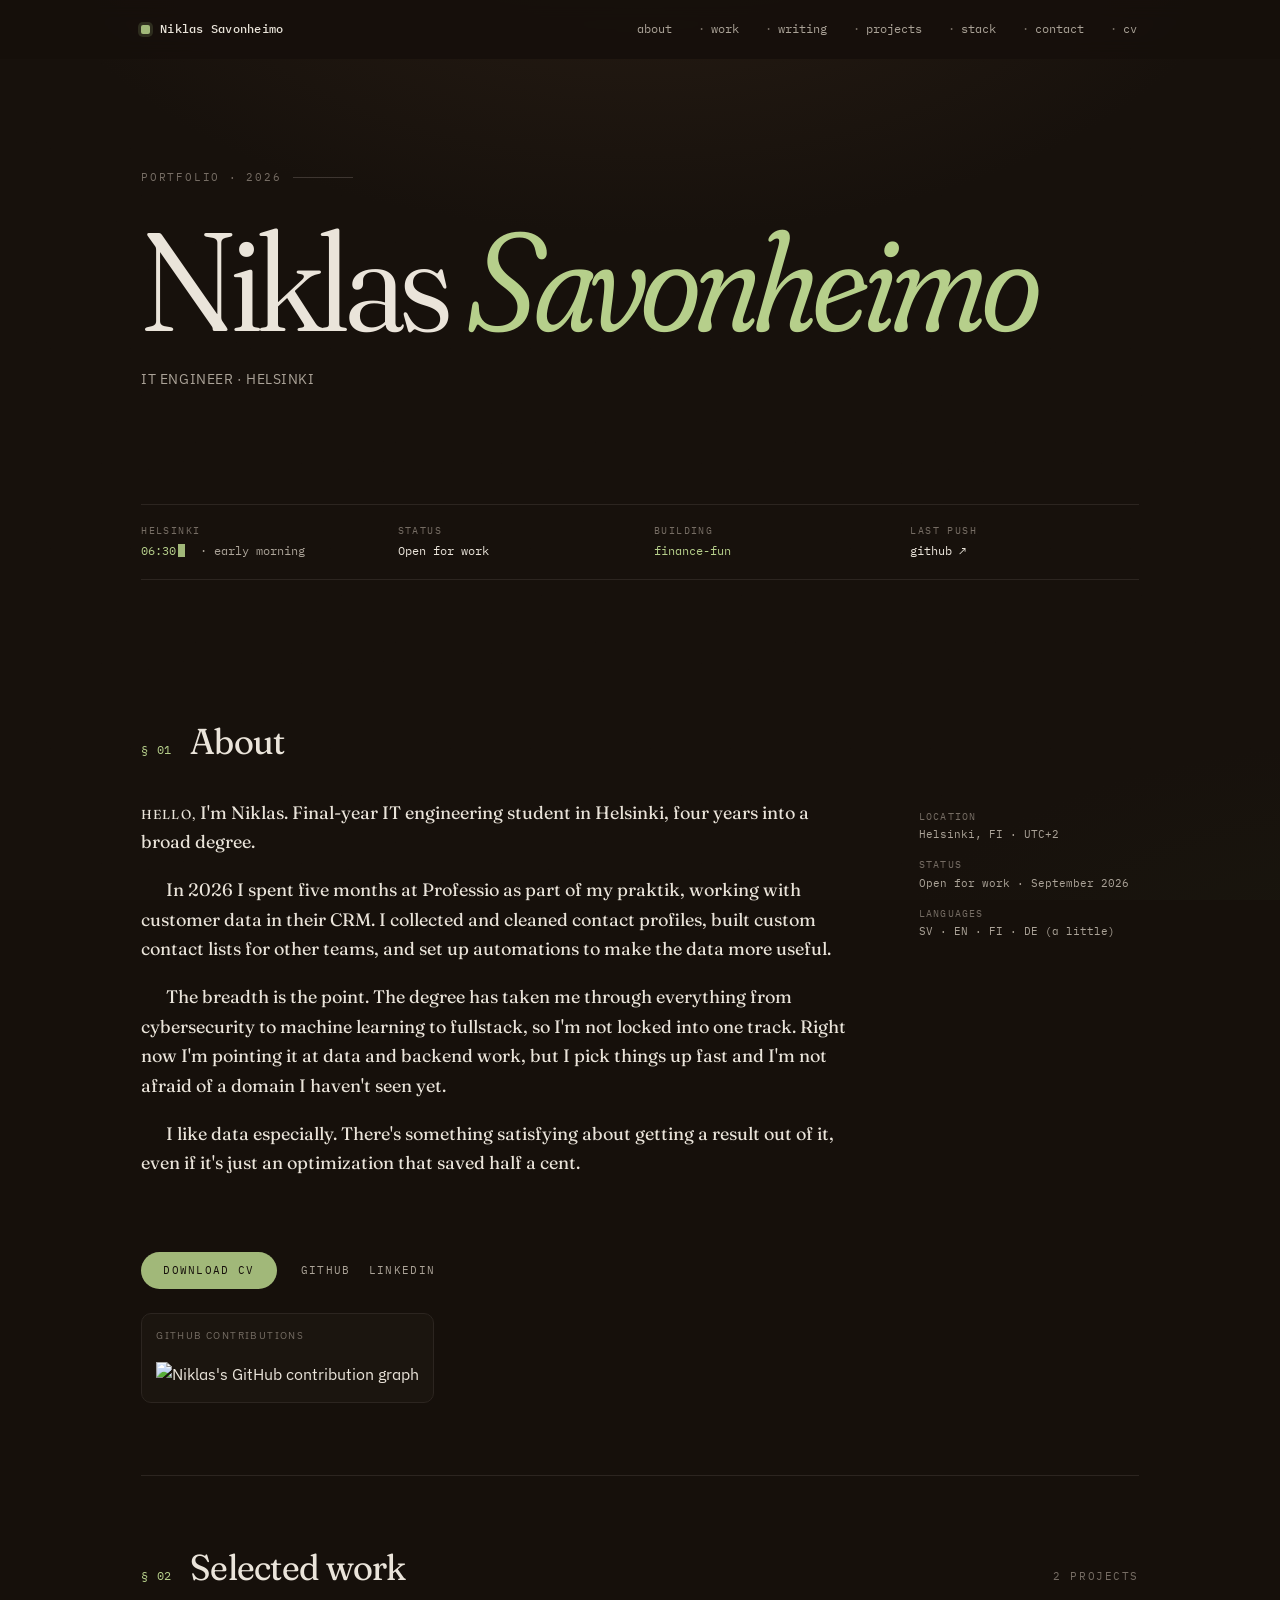
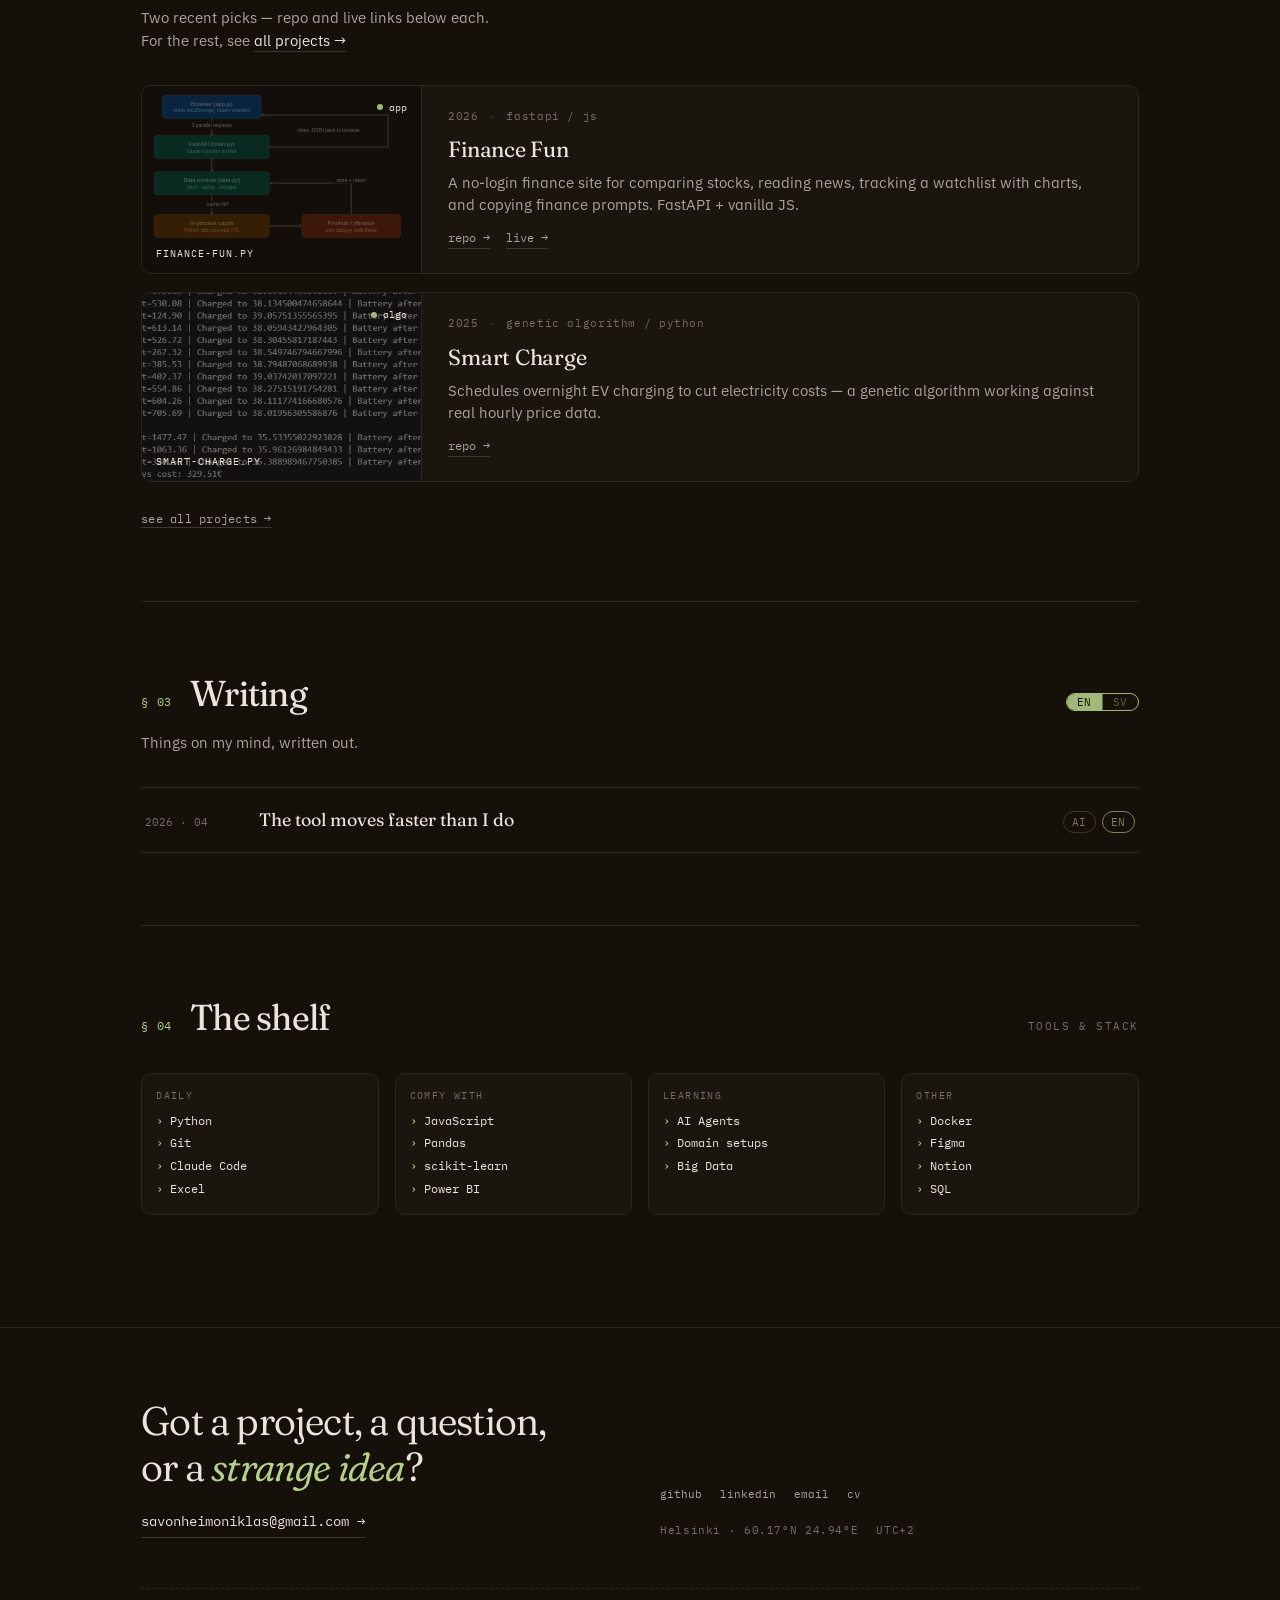
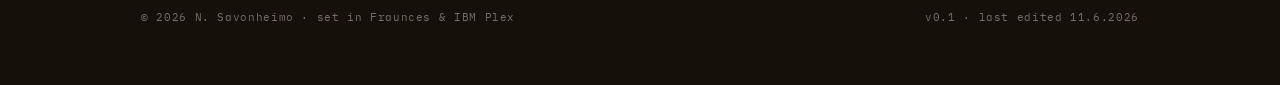
==== index.html @ ac46d7ed "Minor text edit" ====
<!DOCTYPE html>
<html lang="en">
<head>
  <meta charset="UTF-8">
  <meta name="viewport" content="width=device-width, initial-scale=1.0">

  <title>Niklas Savonheimo</title>
  <meta name="description" content="Helsinki-based IT student building data and software projects. Python, Power BI, SQL.">

  <!-- Open Graph -->
  <meta property="og:type" content="website">
  <meta property="og:url" content="https://portfolio-site-5bt.pages.dev/">
  <meta property="og:title" content="Niklas Savonheimo">
  <meta property="og:description" content="Helsinki-based IT student building data and software projects. Python, Power BI, SQL.">
  <meta property="og:image" content="https://portfolio-site-5bt.pages.dev/og.png">

  <!-- Twitter card -->
  <meta name="twitter:card" content="summary_large_image">
  <meta name="twitter:title" content="Niklas Savonheimo">
  <meta name="twitter:description" content="Helsinki-based IT student building data and software projects. Python, Power BI, SQL.">
  <meta name="twitter:image" content="https://portfolio-site-5bt.pages.dev/og.png">

  <!-- Fonts: Fraunces (variable, all axes) + IBM Plex Sans + IBM Plex Mono -->
  <link rel="preconnect" href="https://fonts.googleapis.com">
  <link rel="preconnect" href="https://fonts.gstatic.com" crossorigin>
  <link href="https://fonts.googleapis.com/css2?family=Fraunces:ital,opsz,wght,SOFT,WONK@0,9..144,300..900,0..100,0..1;1,9..144,300..900,0..100,0..1&family=IBM+Plex+Mono:wght@300;400;500&family=IBM+Plex+Sans:wght@300;400;500;600&display=swap" rel="stylesheet">

  <!-- Favicon -->
  <link rel="icon" type="image/svg+xml" href="favicon.svg">

  <link rel="stylesheet" href="style.css">
</head>
<body>

  <!-- Konami easter egg overlay -->
  <div class="egg" id="egg" aria-modal="true" role="dialog" aria-label="Easter egg">
    <div class="egg-card" id="egg-card">
      <pre class="ascii">   /\___/\
  ( o   o )
   \  ^  /     hello, fellow keyboard person.
    >---<
   /     \
</pre>
      <div>You found <span class="hl">the konami</span>. There's nothing to win — but thanks for trying things. Curiosity is mostly what I'm hiring myself for too.</div>
      <div class="hint">↑ ↑ ↓ ↓ ← → ← → b a</div>
      <span class="egg-x">click anywhere to close</span>
    </div>
  </div>

  <nav class="nav" aria-label="Primary">
    <a class="nav-id" href="#top">
      <span class="dot" aria-hidden="true"></span>
      <span><b>Niklas Savonheimo</b></span>
    </a>
    <div class="nav-links">
      <a href="#about">about</a>
      <a href="#work">work</a>
      <a href="#writing">writing</a>
      <a href="live/">projects</a>
      <a href="#stack">stack</a>
      <a href="#contact">contact</a>
      <a href="cv.docx" download>cv</a>
    </div>
  </nav>

  <div class="shell">

    <!-- Hero -->
    <header class="hero" id="top">
      <div>
        <div class="hero-eyebrow">Portfolio · 2026</div>
        <h1>Niklas <em>Savonheimo</em></h1>
        <p class="hero-lede">IT Engineer · Helsinki</p>
      </div>
    </header>

    <!-- Now strip -->
    <div class="now" aria-label="Now">
      <div class="now-cell">
        <span class="lbl">Helsinki</span>
        <span class="val">
          <span class="accent" id="clock-time">--:--</span><span class="blink" aria-hidden="true"></span><span id="clock-part" style="margin-left:8px;color:var(--ink-mute)"> · —</span>
        </span>
      </div>
      <div class="now-cell">
        <span class="lbl">Status</span>
        <span class="val">Open for work</span>
      </div>
      <div class="now-cell">
        <span class="lbl">Building</span>
        <span class="val"><span class="accent">finance-fun</span></span>
      </div>
      <div class="now-cell">
        <span class="lbl">Last push</span>
        <span class="val" id="last-push-val">—</span>
      </div>
    </div>

    <!-- § 01 About -->
    <section class="section" id="about">
      <div class="sec-head">
        <div class="left">
          <span class="sec-num">§ 01</span>
          <h2 class="sec-title">About</h2>
        </div>
      </div>

      <div class="about">
        <div class="prose">
        <p><span class="first">Hello,</span> I'm Niklas. Final-year IT engineering student in Helsinki, four years into a broad degree.</p>
        <p>In 2026 I spent five months at Professio as part of my praktik, working with customer data in their CRM. I collected and cleaned contact profiles, built custom contact lists for other teams, and set up automations to make the data more useful.</p>
        <p>The breadth is the point. The degree has taken me through everything from cybersecurity to machine learning to fullstack, so I'm not locked into one track. Right now I'm pointing it at data and backend work, but I pick things up fast and I'm not afraid of a domain I haven't seen yet.</p>
        <p>I like data especially. There's something satisfying about getting a result out of it, even if it's just an optimization that saved half a cent.</p>
      </div>
        <dl class="about-meta">
          <div><dt>Location</dt><dd>Helsinki, FI · UTC+2</dd></div>
          <div><dt>Status</dt><dd>Open for work · September 2026</dd></div>
          <div><dt>Languages</dt><dd>SV · EN · FI · DE (a little)</dd></div>
        </dl>
        <div class="cv-row">
          <a class="cv-btn" href="cv.docx" download>Download CV</a>
          <div class="cv-links">
            <a href="https://github.com/Nickeniklas" target="_blank" rel="noopener noreferrer">github</a>
            <a href="https://www.linkedin.com/in/niklassav/" target="_blank" rel="noopener noreferrer">linkedin</a>
          </div>
        </div>
      </div>
      <div class="stack-cell" style="margin-top: 24px; width: fit-content;">
        <span class="lbl">GitHub contributions</span>
        <a href="https://github.com/Nickeniklas" target="_blank" rel="noopener noreferrer" style="display: block; margin-top: 10px;">
          <img src="https://ghchart.rshah.org/2D6A4F/Nickeniklas" alt="Niklas's GitHub contribution graph" loading="lazy" style="max-width: 100%; height: auto; display: block;">
        </a>
      </div>
    </section>

    <!-- § 02 Selected work -->
    <section class="section" id="work">
      <div class="sec-head">
        <div class="left">
          <span class="sec-num">§ 02</span>
          <h2 class="sec-title">Selected work</h2>
        </div>
        <span class="sec-sub">2 projects</span>
      </div>
      <p class="sec-lede">Two recent picks — repo and live links below each.<br>For the rest, see <a href="live/">all projects →</a></p>

      <div class="projects-grid">

        <!-- Finance Fun -->
        <div class="card">
          <div class="card-thumb">
            <img class="card-thumb-img" src="img/finance_fun_request_lifecycle.svg" alt="">
            <div class="card-thumb-scrim" aria-hidden="true"></div>
            <div class="card-thumb-marker">app</div>
            <div class="card-thumb-label">FINANCE-FUN.PY</div>
          </div>
          <div class="card-body">
            <div class="card-meta">
              <span>2026</span><span class="sep">·</span><span>fastapi / js</span>
            </div>
            <h3>Finance Fun</h3>
            <p class="card-blurb">A no-login finance site for comparing stocks, reading news, tracking a watchlist with charts, and copying finance prompts. FastAPI + vanilla JS.</p>
            <div class="card-links">
              <a href="https://github.com/Nickeniklas/finance-fun" target="_blank" rel="noopener noreferrer">repo →</a>
              <a href="https://finance-fun.onrender.com" target="_blank" rel="noopener noreferrer">live →</a>
            </div>
          </div>
        </div>

        <!-- Smart Charge -->
        <div class="card">
          <div class="card-thumb">
            <img class="card-thumb-img" src="img/smartcharge-output.png" alt="">
            <div class="card-thumb-scrim" aria-hidden="true"></div>
            <div class="card-thumb-marker">algo</div>
            <div class="card-thumb-label">SMART-CHARGE.PY</div>
          </div>
          <div class="card-body">
            <div class="card-meta">
              <span>2025</span><span class="sep">·</span><span>genetic algorithm / python</span>
            </div>
            <h3>Smart Charge</h3>
            <p class="card-blurb">Schedules overnight EV charging to cut electricity costs — a genetic algorithm working against real hourly price data.</p>
            <div class="card-links">
              <a href="https://github.com/Nickeniklas/smart-charge-ga" target="_blank" rel="noopener noreferrer">repo →</a>
            </div>
          </div>
        </div>

      </div>
      <!-- live -->
      <p class="work-footnote"><a href="live/">see all projects →</a></p>
    </section>

    <!-- § 03 Writing -->
    <section class="section" id="writing">
      <div class="sec-head">
        <div class="left">
          <span class="sec-num">§ 03</span>
          <h2 class="sec-title">Writing</h2>
        </div>
        <div class="writing-lang-wrap">
          <div class="lang-toggle" id="lang-toggle" role="group" aria-label="Filter by language">
            <button class="lang-btn" data-toggle="EN" aria-pressed="false">EN</button>
            <button class="lang-btn" data-toggle="SV" aria-pressed="false">SV</button>
          </div>
        </div>
      </div>
      <p class="sec-lede">Things on my mind, written out.</p>
      <div class="writing-list">
        <a class="writing-row" data-lang="EN" href="writing/the-tool-moves-faster-than-i-do.html">
          <span class="date">2026 · 04</span>
          <span class="ttl">The tool moves faster than I do</span>
          <span class="row-tags">
            <span class="tag">AI</span>
            <span class="lang">EN</span>
          </span>
        </a>
        <a class="writing-row" data-lang="SV" href="writing/verktyget-ror-sig-snabbare-an-jag.html">
          <span class="date">2026 · 04</span>
          <span class="ttl">Verktyget rör sig snabbare än jag</span>
          <span class="row-tags">
            <span class="tag">AI</span>
            <span class="lang">SV</span>
          </span>
        </a>
      </div>
    </section>

    <!-- § 04 The shelf -->
    <section class="section" id="stack">
      <div class="sec-head">
        <div class="left">
          <span class="sec-num">§ 04</span>
          <h2 class="sec-title">The shelf</h2>
        </div>
        <span class="sec-sub">tools &amp; stack</span>
      </div>

      <div class="stack">
        <div class="stack-cell">
          <span class="lbl">Daily</span>
          <ul>
            <li>Python</li>
            <li>Git</li>
            <li>Claude Code</li>
            <li>Excel</li>
          </ul>
        </div>
        <div class="stack-cell">
          <span class="lbl">Comfy with</span>
          <ul>
            <li>JavaScript</li>
            <li>Pandas</li>
            <li>scikit-learn</li>
            <li>Power BI</li>
          </ul>
        </div>
        <div class="stack-cell">
          <span class="lbl">Learning</span>
          <ul>
            <li>AI Agents</li>
            <li>Domain setups</li>
            <li>Big Data</li>
          </ul>
        </div>
        <div class="stack-cell">
          <span class="lbl">Other</span>
          <ul>
            <li>Docker</li>
            <li>Figma</li>
            <li>Notion</li>
            <li>SQL</li>
          </ul>
        </div>
      </div>
    </section>

  </div><!-- /shell -->

  <!-- Footer (full-width, has its own shell inside) -->
  <footer class="footer" id="contact">
    <div class="shell">
      <div class="footer-grid">
        <div>
          <h2 class="foot-q">Got a project, a question, or a <em>strange idea</em>?</h2>
          <a class="foot-mail" href="mailto:savonheimoniklas@gmail.com">savonheimoniklas@gmail.com →</a>
        </div>
        <div class="foot-side">
          <div class="row">
            <a href="https://github.com/Nickeniklas" target="_blank" rel="noopener noreferrer">github</a>
            <a href="https://www.linkedin.com/in/niklassav/" target="_blank" rel="noopener noreferrer">linkedin</a>
            <a href="mailto:savonheimoniklas@gmail.com">email</a>
            <a href="cv.docx" download>cv</a>
          </div>
          <div class="meta">
            <span>Helsinki · 60.17°N 24.94°E</span>
            <span>UTC+2</span>
          </div>
        </div>
      </div>
      <div class="foot-colophon">
        <span>© 2026 N. Savonheimo · set in Fraunces &amp; IBM Plex</span>
        <!-- UPDATE this date manually when making changes; could be automated via a build step or Cloudflare Worker in the future -->
        <span class="secret" title="press ↑↑↓↓←→←→ba">v0.1 · last edited 11.6.2026</span>
      </div>
    </div>
  </footer>

  <script>
    // Helsinki clock — updates every second, no ticking seconds display
    (function () {
      var timeEl = document.getElementById('clock-time');
      var partEl = document.getElementById('clock-part');
      function tick() {
        var now = new Date();
        var t = now.toLocaleTimeString('en-GB', { timeZone: 'Europe/Helsinki', hour: '2-digit', minute: '2-digit' });
        var h = Number(now.toLocaleString('en-GB', { timeZone: 'Europe/Helsinki', hour: '2-digit', hourCycle: 'h23' }).slice(0, 2));
        var part = h < 5 ? 'deep night' : h < 8 ? 'early morning' : h < 12 ? 'morning' : h < 14 ? 'midday' : h < 18 ? 'afternoon' : h < 22 ? 'evening' : 'late night';
        timeEl.textContent = t;
        partEl.textContent = ' · ' + part;
      }
      tick();
      setInterval(tick, 1000);
    })();

    // Last push — GitHub public events API
    (function () {
      var el = document.getElementById('last-push-val');
      function ago(date) {
        var diff = Math.floor((Date.now() - new Date(date)) / 1000);
        if (diff < 3600) return Math.max(1, Math.floor(diff / 60)) + 'm ago';
        if (diff < 86400) return Math.floor(diff / 3600) + 'h ago';
        return Math.floor(diff / 86400) + 'd ago';
      }
      fetch('https://api.github.com/users/Nickeniklas/events/public')
        .then(function (r) { return r.json(); })
        .then(function (events) {
          var push = events.find(function (e) { return e.type === 'PushEvent'; });
          if (!push) throw new Error('none');
          var repo = push.repo.name.replace('Nickeniklas/', '');
          el.textContent = repo + ' · ' + ago(push.created_at);
        })
        .catch(function () {
          el.innerHTML = '<a href="https://github.com/Nickeniklas" target="_blank" rel="noopener">github ↗</a>';
        });
    })();

    // Konami easter egg — ↑ ↑ ↓ ↓ ← → ← → b a
    (function () {
      var KONAMI = ['ArrowUp','ArrowUp','ArrowDown','ArrowDown','ArrowLeft','ArrowRight','ArrowLeft','ArrowRight','b','a'];
      var seq = [];
      var egg = document.getElementById('egg');
      var card = document.getElementById('egg-card');
      document.addEventListener('keydown', function (e) {
        seq.push(e.key);
        if (seq.length > KONAMI.length) seq.shift();
        if (seq.join(',') === KONAMI.join(',')) egg.classList.add('open');
      });
      egg.addEventListener('click', function () { egg.classList.remove('open'); });
      card.addEventListener('click', function (e) { e.stopPropagation(); });
    })();

    // Language toggle — writing section
    (function () {
      var STORAGE_KEY = 'writing-lang';
      var toggle = document.getElementById('lang-toggle');
      if (!toggle) return;
      var rows = document.querySelectorAll('.writing-row[data-lang]');
      var buttons = toggle.querySelectorAll('.lang-btn');
      function detect() {
        var saved = localStorage.getItem(STORAGE_KEY);
        if (saved === 'EN' || saved === 'SV') return saved;
        return (navigator.language || '').toLowerCase().startsWith('sv') ? 'SV' : 'EN';
      }
      function apply(lang) {
        rows.forEach(function (row) {
          row.getAttribute('data-lang') === lang
            ? row.removeAttribute('hidden')
            : row.setAttribute('hidden', '');
        });
        buttons.forEach(function (btn) {
          btn.setAttribute('aria-pressed', btn.getAttribute('data-toggle') === lang ? 'true' : 'false');
        });
        localStorage.setItem(STORAGE_KEY, lang);
      }
      buttons.forEach(function (btn) {
        btn.addEventListener('click', function () { apply(btn.getAttribute('data-toggle')); });
      });
      apply(detect());
    })();
  </script>

</body>
</html>
---- style.css ----
/* style.css — portfolio v0.1
   Warm coffee-dark background, sage-olive green accents, Fraunces slab + IBM Plex Sans/Mono.
   All colors in OKLCH for perceptual consistency. */

:root {
  --bg:        oklch(18% 0.014 60);
  --bg-2:      oklch(22% 0.016 60);
  --bg-card:   oklch(20% 0.015 60);
  --line:      oklch(34% 0.014 60);
  --line-soft: oklch(27% 0.014 60);

  --ink:       oklch(92% 0.015 80);
  --ink-mute:  oklch(72% 0.018 75);
  --ink-faint: oklch(54% 0.018 70);

  --green:      oklch(75% 0.09 125);
  --green-ink:  oklch(82% 0.095 125);
  --green-soft: oklch(38% 0.054 125);

  --serif: "Fraunces", Georgia, serif;
  --sans:  "IBM Plex Sans", ui-sans-serif, system-ui, sans-serif;
  --mono:  "IBM Plex Mono", ui-monospace, SFMono-Regular, Menlo, monospace;

  --pad-x: clamp(20px, 4vw, 56px);
  --col:   1100px;
  --rad:   10px;

  color-scheme: dark;
}

* { box-sizing: border-box; }
html, body { margin: 0; padding: 0; }

body {
  background: var(--bg);
  color: var(--ink);
  font-family: var(--sans);
  font-size: 16px;
  line-height: 1.55;
  -webkit-font-smoothing: antialiased;
  text-rendering: optimizeLegibility;
  font-feature-settings: "ss01", "cv05";
  min-height: 100vh;
  background-image:
    radial-gradient(ellipse 80% 60% at 50% -10%, oklch(28% 0.03 60 / 0.55), transparent 60%),
    radial-gradient(ellipse 60% 40% at 110% 110%, oklch(30% 0.05 130 / 0.18), transparent 70%);
  background-attachment: fixed;
}

/* film grain — pure SVG noise, fixed so it doesn't scroll */
body::before {
  content: "";
  position: fixed; inset: 0;
  pointer-events: none;
  opacity: 0.05;
  z-index: 0;
  mix-blend-mode: overlay;
  background-image: url("data:image/svg+xml;utf8,<svg xmlns='http://www.w3.org/2000/svg' width='200' height='200'><filter id='n'><feTurbulence type='fractalNoise' baseFrequency='0.85' numOctaves='2' stitchTiles='stitch'/><feColorMatrix values='0 0 0 0 1  0 0 0 0 1  0 0 0 0 1  0 0 0 0.6 0'/></filter><rect width='100%' height='100%' filter='url(%23n)'/></svg>");
}

::selection { background: var(--green-soft); color: var(--ink); }

a { color: inherit; text-decoration: none; }

/* ── shell ─────────────────────────────────────────────── */
.shell {
  position: relative;
  z-index: 1;
  max-width: var(--col);
  margin: 0 auto;
  padding: 0 var(--pad-x);
}

/* ── nav ───────────────────────────────────────────────── */
.nav {
  position: relative;
  z-index: 2;
  display: flex;
  align-items: center;
  justify-content: space-between;
  padding: 22px var(--pad-x) 20px;
}
@media (min-width: 760px) {
  .nav {
    position: sticky;
    top: 0;
    background: oklch(18% 0.014 60 / 0.92);
    backdrop-filter: blur(10px);
    -webkit-backdrop-filter: blur(10px);
    padding: 16px max(var(--pad-x), calc(50% - var(--col) / 2 + var(--pad-x)));
  }
}
.nav-id {
  display: inline-flex;
  align-items: center;
  gap: 10px;
  font-family: var(--mono);
  font-size: 12px;
  letter-spacing: 0.02em;
  color: var(--ink-mute);
}
.nav-id .dot {
  width: 9px; height: 9px;
  background: var(--green);
  border-radius: 2px;
  box-shadow: 0 0 0 3px oklch(75% 0.09 125 / 0.18);
  flex-shrink: 0;
}
.nav-id b { color: var(--ink); font-weight: 500; }
.nav-links {
  display: flex; gap: 22px;
  font-family: var(--mono);
  font-size: 12px;
  color: var(--ink-mute);
}
.nav-links a {
  position: relative;
  padding: 4px 2px;
  transition: color 0.15s;
}
.nav-links a::before {
  content: "·";
  color: var(--ink-faint);
  margin-right: 6px;
}
.nav-links a:first-child::before { display: none; }
.nav-links a:hover { color: var(--green-ink); }

/* ── hero ──────────────────────────────────────────────── */
.hero {
  padding: clamp(40px, 9vw, 110px) 0 clamp(32px, 6vw, 60px);
  position: relative;
}
.hero-eyebrow {
  font-family: var(--mono);
  font-size: 11px;
  text-transform: uppercase;
  letter-spacing: 0.16em;
  color: var(--ink-faint);
  display: flex;
  align-items: center;
  gap: 12px;
  margin-bottom: 28px;
}
.hero-eyebrow::after {
  content: "";
  flex: 0 0 60px;
  height: 1px;
  background: var(--line);
}
.hero h1 {
  font-family: var(--serif);
  font-weight: 350;
  font-size: clamp(56px, 11vw, 140px);
  line-height: 0.95;
  letter-spacing: -0.035em;
  margin: 0 0 22px;
  font-variation-settings: "SOFT" 50, "WONK" 1, "opsz" 144;
  max-width: 14ch;
  text-wrap: balance;
}
.hero h1 em {
  font-style: italic;
  font-weight: 350;
  color: var(--green-ink);
  font-variation-settings: "SOFT" 100, "WONK" 1, "opsz" 144;
}
.hero-lede {
  font-family: var(--sans);
  font-weight: 400;
  font-size: clamp(14px, 1.1vw, 16px);
  line-height: 1.5;
  letter-spacing: 0.04em;
  text-transform: uppercase;
  color: var(--ink-mute);
  max-width: 52ch;
  text-wrap: pretty;
}

/* ── now strip ─────────────────────────────────────────── */
.now {
  margin: clamp(20px, 4vw, 40px) 0 clamp(40px, 6vw, 70px);
  border-top: 1px solid var(--line-soft);
  border-bottom: 1px solid var(--line-soft);
  padding: 18px 0;
  display: grid;
  grid-template-columns: repeat(4, 1fr);
  gap: 28px;
  font-family: var(--mono);
  font-size: 12px;
}
.now-cell {
  display: flex;
  flex-direction: column;
  gap: 4px;
  min-width: 0;
}
.now-cell .lbl {
  font-size: 10px;
  text-transform: uppercase;
  letter-spacing: 0.14em;
  color: var(--ink-faint);
}
.now-cell .val {
  color: var(--ink);
  white-space: nowrap;
  overflow: hidden;
  text-overflow: ellipsis;
}
.now-cell .val .accent { color: var(--green-ink); }
.now-cell .val .blink {
  display: inline-block;
  width: 7px; height: 13px;
  vertical-align: -2px;
  background: var(--green);
  margin-left: 2px;
  animation: blink 1s steps(2, jump-none) infinite;
}
@keyframes blink { 50% { opacity: 0.15; } }

@media (max-width: 760px) {
  .now { grid-template-columns: repeat(2, 1fr); }
}

/* ── sections ──────────────────────────────────────────── */
.section { padding: clamp(40px, 6vw, 72px) 0; }
.section + .section { border-top: 1px solid var(--line-soft); }

.sec-head {
  display: flex;
  align-items: baseline;
  justify-content: space-between;
  gap: 24px;
  margin-bottom: 36px;
}
.sec-head .left {
  display: flex; align-items: baseline; gap: 18px;
  flex-wrap: wrap;
}
.sec-num {
  font-family: var(--mono);
  font-size: 12px;
  color: var(--green-ink);
  letter-spacing: 0.06em;
}
.sec-title {
  font-family: var(--serif);
  font-weight: 400;
  font-size: clamp(26px, 3.4vw, 36px);
  line-height: 1.1;
  letter-spacing: -0.02em;
  margin: 0;
  font-variation-settings: "SOFT" 50, "WONK" 1, "opsz" 60;
}
.sec-sub {
  font-family: var(--mono);
  font-size: 11px;
  text-transform: uppercase;
  letter-spacing: 0.14em;
  color: var(--ink-faint);
}
.sec-lede {
  font-family: var(--sans);
  font-size: clamp(14px, 1.5vw, 15px);
  color: var(--ink-mute);
  margin-top: -18px;
  margin-bottom: 32px;
  line-height: 1.55;
}
.sec-lede a {
  color: var(--ink);
  border-bottom: 1px solid var(--line);
  padding-bottom: 1px;
  transition: color 0.15s, border-color 0.15s;
}
.sec-lede a:hover { color: var(--green-ink); border-color: var(--green-ink); }

/* ── project cards (list-of-cards layout) ──────────────── */
.projects-grid {
  display: flex;
  flex-direction: column;
  gap: 18px;
}
.projects-grid .card {
  display: grid;
  grid-template-columns: 280px 1fr;
  gap: 0;
}
.projects-grid .card-thumb {
  aspect-ratio: auto;
  height: 100%;
  min-height: 160px;
  border-bottom: 0;
  border-right: 1px solid var(--line-soft);
}
.projects-grid .card-body {
  padding: 22px 26px 24px;
  display: flex;
  flex-direction: column;
  justify-content: center;
}

.card {
  display: block;
  background: var(--bg-card);
  border: 1px solid var(--line-soft);
  border-radius: var(--rad);
  overflow: hidden;
  transition: transform 0.25s cubic-bezier(.2,.7,.3,1), border-color 0.2s;
  position: relative;
}
.card:hover {
  transform: translateY(-3px);
  border-color: var(--green-soft);
}
.card:hover h3 { color: var(--green-ink); }

.card-thumb {
  aspect-ratio: 16 / 9;
  position: relative;
  overflow: hidden;
  background: var(--bg-2);
  border-bottom: 1px solid var(--line-soft);
  font-family: var(--mono);
}
.card-thumb-stripes {
  position: absolute; inset: 0;
  background-image: repeating-linear-gradient(45deg,
    oklch(26% 0.018 60) 0 10px,
    oklch(22% 0.014 60) 10px 20px);
  opacity: 0.7;
}
.card-thumb-label {
  position: absolute;
  left: 14px; bottom: 12px;
  font-size: 10px;
  letter-spacing: 0.1em;
  color: var(--ink);
  text-transform: uppercase;
}
.card-thumb-marker {
  position: absolute; top: 14px; right: 14px;
  font-family: var(--mono); font-size: 10px;
  color: var(--ink);
  display: flex; align-items: center; gap: 6px;
}
.card-thumb-marker::before {
  content: "";
  width: 6px; height: 6px; border-radius: 50%;
  background: var(--green);
}
.card-thumb-img {
  position: absolute; inset: 0;
  width: 100%; height: 100%;
  object-fit: cover;
}
.card-thumb-scrim {
  position: absolute; inset: 0;
  background: oklch(12% 0.012 60 / 0.5);
}
.card-body { padding: 18px 20px 20px; }
.card-meta {
  font-family: var(--mono);
  font-size: 10.5px;
  letter-spacing: 0.06em;
  color: var(--ink-faint);
  margin-bottom: 8px;
  display: flex; gap: 10px; align-items: center;
}
.card-meta .sep { opacity: 0.4; }
.card h3 {
  font-family: var(--serif);
  font-weight: 400;
  font-size: 22px;
  letter-spacing: -0.01em;
  margin: 0 0 6px;
  font-variation-settings: "SOFT" 30, "WONK" 1, "opsz" 36;
  transition: color 0.2s;
}
.card h3 .arrow {
  display: inline-block;
  margin-left: 6px;
  transition: transform 0.25s;
  color: var(--ink-faint);
}
.card:hover h3 .arrow {
  transform: translate(4px, -4px);
  color: var(--green-ink);
}
.card-blurb {
  color: var(--ink-mute);
  font-size: 14.5px;
  line-height: 1.55;
  margin: 0;
  text-wrap: pretty;
}
.card-links {
  margin-top: 12px;
  display: flex;
  gap: 16px;
  font-family: var(--mono);
  font-size: 12px;
  color: var(--ink-mute);
}
.card-links a {
  border-bottom: 1px solid var(--line);
  padding-bottom: 1px;
  transition: color 0.15s, border-color 0.15s;
}
.card-links a:hover { color: var(--green-ink); border-color: var(--green-ink); }

@media (max-width: 760px) {
  .projects-grid .card { grid-template-columns: 1fr; }
  .projects-grid .card-thumb {
    aspect-ratio: 16/9; min-height: 0;
    border-right: 0; border-bottom: 1px solid var(--line-soft);
  }
}

/* ── writing list ──────────────────────────────────────── */
.writing-list {
  display: flex; flex-direction: column;
  border-top: 1px solid var(--line-soft);
}
.writing-row {
  display: grid;
  grid-template-columns: 90px 1fr auto;
  gap: 24px;
  padding: 18px 4px;
  border-bottom: 1px solid var(--line-soft);
  align-items: baseline;
  font-family: var(--sans);
  transition: padding-left 0.2s;
}
.writing-row:hover { padding-left: 12px; }
.writing-row .date {
  font-family: var(--mono);
  font-size: 11px;
  color: var(--ink-faint);
}
.writing-row .ttl {
  font-family: var(--serif);
  font-size: 18px;
  font-variation-settings: "SOFT" 30, "WONK" 1, "opsz" 24;
  transition: color 0.2s;
}
.writing-row:hover .ttl { color: var(--green-ink); }
.writing-row .row-tags {
  display: flex;
  gap: 6px;
  align-items: baseline;
}
.writing-row .tag {
  font-family: var(--mono);
  font-size: 10.5px;
  color: var(--ink-faint);
  border: 1px solid var(--line);
  padding: 2px 8px;
  border-radius: 999px;
  letter-spacing: 0.05em;
}
.writing-row .lang {
  font-family: var(--mono);
  font-size: 10.5px;
  color: var(--green);
  border: 1px solid var(--green);
  padding: 2px 8px;
  border-radius: 999px;
  letter-spacing: 0.05em;
  opacity: 0.7;
}

/* ── writing lang toggle ───────────────────────────────── */
.writing-lang-wrap {
  display: flex;
  align-items: center;
}
.lang-toggle {
  display: flex;
  border: 1px solid var(--green);
  border-radius: 999px;
  overflow: hidden;
}
.lang-btn {
  background: transparent;
  border: none;
  color: var(--green);
  font-family: var(--mono);
  font-size: 10.5px;
  letter-spacing: 0.05em;
  padding: 3px 10px;
  cursor: pointer;
  opacity: 0.5;
  transition: opacity 0.15s, background 0.15s, color 0.15s;
  line-height: 1;
}
.lang-btn[aria-pressed="true"] {
  background: var(--green);
  color: var(--bg);
  opacity: 1;
}
.lang-btn:hover:not([aria-pressed="true"]) { opacity: 0.8; }
.lang-btn + .lang-btn { border-left: 1px solid var(--green); }
.writing-row[hidden] { display: none; }

/* ── stack / shelf ─────────────────────────────────────── */
.stack {
  display: grid;
  grid-template-columns: repeat(4, 1fr);
  gap: 16px;
  font-family: var(--mono);
  font-size: 12px;
}
.stack-cell {
  border: 1px solid var(--line-soft);
  border-radius: var(--rad);
  padding: 14px 14px 16px;
  display: flex;
  flex-direction: column;
  gap: 8px;
  background: var(--bg-card);
  transition: border-color 0.2s;
}
.stack-cell:hover { border-color: var(--green-soft); }
.stack-cell .lbl {
  font-size: 10px; text-transform: uppercase; letter-spacing: 0.14em;
  color: var(--ink-faint);
}
.stack-cell ul {
  list-style: none; padding: 0; margin: 0;
  display: flex; flex-direction: column; gap: 4px;
  color: var(--ink);
}
.stack-cell li::before { content: "› "; color: var(--green-ink); }

@media (max-width: 760px) { .stack { grid-template-columns: repeat(2, 1fr); } }

/* ── about ─────────────────────────────────────────────── */
.about {
  display: grid;
  grid-template-columns: 1fr 220px;
  gap: 48px;
}
.prose {
  max-width: 60ch;
  font-family: var(--serif);
  font-size: 18px;
  line-height: 1.65;
  font-weight: 400;
  font-variation-settings: "opsz" 18;
  color: var(--ink);
}
.prose p { margin: 0 0 1em; text-wrap: pretty; }
.prose p + p { text-indent: 1.4em; }
.prose .first { font-variant-caps: all-small-caps; letter-spacing: 0.06em; }

.about-meta {
  font-family: var(--mono);
  font-size: 11px;
  color: var(--ink-mute);
  display: flex; flex-direction: column; gap: 14px;
}
.about-meta dt {
  font-size: 10px; text-transform: uppercase; letter-spacing: 0.12em;
  color: var(--ink-faint);
  margin-bottom: 2px;
}
.about-meta dd { margin: 0; }

.cv-row {
  grid-column: 1 / -1;
  display: flex;
  align-items: center;
  flex-wrap: wrap;
  gap: 24px;
  margin-top: 8px;
}
.cv-btn {
  font-family: var(--mono);
  font-size: 11px;
  text-transform: uppercase;
  letter-spacing: 0.12em;
  background: var(--green);
  color: var(--bg);
  padding: 10px 22px;
  border-radius: 999px;
  transition: background 0.15s;
}
.cv-btn:hover { background: var(--green-ink); }
.cv-links {
  display: flex;
  gap: 18px;
  font-family: var(--mono);
  font-size: 11px;
  text-transform: uppercase;
  letter-spacing: 0.12em;
  color: var(--ink-mute);
}
.cv-links a:hover { color: var(--green-ink); }

@media (max-width: 760px) {
  .about { grid-template-columns: 1fr; gap: 28px; }
}

/* ── footer ────────────────────────────────────────────── */
.footer {
  margin-top: 40px;
  border-top: 1px solid var(--line-soft);
  padding: clamp(40px, 6vw, 70px) 0 clamp(40px, 5vw, 60px);
}
.footer-grid {
  display: grid;
  grid-template-columns: 1fr 1fr;
  gap: 40px;
  align-items: end;
}
.foot-q {
  font-family: var(--serif);
  font-weight: 350;
  font-size: clamp(28px, 3.4vw, 40px);
  line-height: 1.15;
  letter-spacing: -0.02em;
  margin: 0 0 18px;
  font-variation-settings: "SOFT" 50, "WONK" 1, "opsz" 60;
  text-wrap: balance;
}
.foot-q em {
  font-style: italic;
  color: var(--green-ink);
  font-variation-settings: "SOFT" 100, "WONK" 1, "opsz" 60;
}
.foot-mail {
  display: inline-flex; align-items: center; gap: 10px;
  font-family: var(--mono);
  font-size: 14px;
  border-bottom: 1px solid var(--line);
  padding-bottom: 4px;
  transition: color 0.15s, border-color 0.15s;
}
.foot-mail:hover { color: var(--green-ink); border-color: var(--green-ink); }
.foot-side {
  font-family: var(--mono);
  font-size: 11px;
  color: var(--ink-mute);
  display: flex; flex-direction: column; gap: 18px;
}
.foot-side .row { display: flex; gap: 18px; flex-wrap: wrap; }
.foot-side .row a:hover { color: var(--green-ink); }
.foot-side .meta {
  color: var(--ink-faint);
  font-size: 10.5px;
  letter-spacing: 0.06em;
  display: flex; gap: 18px; flex-wrap: wrap;
}
.foot-colophon {
  margin-top: 50px;
  padding-top: 20px;
  border-top: 1px dashed var(--line-soft);
  font-family: var(--mono);
  font-size: 10.5px;
  letter-spacing: 0.06em;
  color: var(--ink-faint);
  display: flex;
  justify-content: space-between;
  flex-wrap: wrap;
  gap: 12px;
}
.foot-colophon .secret { cursor: default; }

@media (max-width: 760px) {
  .footer-grid { grid-template-columns: 1fr; gap: 28px; align-items: start; }
}

/* ── easter egg overlay ────────────────────────────────── */
.egg {
  display: none;
  position: fixed; inset: 0;
  z-index: 100;
  align-items: center;
  justify-content: center;
  background: oklch(18% 0.014 60 / 0.94);
  backdrop-filter: blur(8px);
  font-family: var(--mono);
  animation: eggIn 0.3s;
}
.egg.open { display: flex; }
@keyframes eggIn { from { opacity: 0; } }

.egg-card {
  border: 1px solid var(--green-soft);
  background: var(--bg-card);
  border-radius: var(--rad);
  padding: 32px 36px;
  max-width: 480px;
  text-align: center;
  font-size: 13px;
  line-height: 1.7;
  color: var(--ink-mute);
}
.egg-card .ascii {
  white-space: pre;
  color: var(--green-ink);
  font-size: 11px;
  line-height: 1.2;
  margin-bottom: 14px;
}
.egg-card .hl { color: var(--ink); }
.egg-card .hint {
  margin-top: 16px;
  font-size: 10.5px;
  color: var(--ink-faint);
  letter-spacing: 0.08em;
  text-transform: uppercase;
}
.egg-x {
  margin-top: 18px;
  display: inline-block;
  font-size: 10px;
  letter-spacing: 0.14em;
  color: var(--ink-faint);
  border-bottom: 1px dashed var(--line);
  padding-bottom: 2px;
}

/* ── writing post ──────────────────────────────────────── */
.post-head {
  padding: clamp(40px, 7vw, 80px) 0 clamp(24px, 4vw, 40px);
  border-bottom: 1px solid var(--line-soft);
  margin-bottom: clamp(32px, 5vw, 56px);
}
.post-eyebrow {
  display: flex;
  align-items: center;
  gap: 14px;
  font-family: var(--mono);
  font-size: 11px;
  color: var(--ink-faint);
  margin-bottom: 20px;
}
.post-eyebrow .tag-pill {
  border: 1px solid var(--line);
  padding: 2px 8px;
  border-radius: 999px;
  letter-spacing: 0.05em;
}
.post-title {
  font-family: var(--serif);
  font-weight: 350;
  font-size: clamp(32px, 5vw, 56px);
  line-height: 1.1;
  letter-spacing: -0.03em;
  margin: 0;
  font-variation-settings: "SOFT" 60, "WONK" 1, "opsz" 72;
  max-width: 22ch;
  text-wrap: balance;
}
.post-body {
  padding-bottom: clamp(48px, 8vw, 96px);
}
.post-body h2 {
  font-family: var(--serif);
  font-weight: 400;
  font-size: clamp(20px, 2.4vw, 26px);
  letter-spacing: -0.02em;
  margin: 2em 0 0.5em;
  font-variation-settings: "SOFT" 40, "WONK" 1, "opsz" 36;
}

/* ── reduced motion ────────────────────────────────────── */
@media (prefers-reduced-motion: reduce) {
  .now-cell .val .blink { animation: none; opacity: 1; }
  .card { transition: border-color 0.2s; }
  .card:hover { transform: none; }
  .card h3 .arrow { transition: none; }
  .writing-row { transition: none; }
}

/* ── live sites ────────────────────────────────────────── */
.live-grid {
  display: flex;
  flex-direction: column;
  gap: clamp(20px, 3vw, 32px);
}
.live-card {
  display: block;
  background: var(--bg-card);
  border: 1px solid var(--line-soft);
  border-radius: var(--rad);
  overflow: hidden;
  position: relative;
  transition: transform 0.25s cubic-bezier(.2,.7,.3,1), border-color 0.2s;
}
.live-card:hover {
  transform: translateY(-3px);
  border-color: var(--green-soft);
}
.live-card:hover h3 { color: var(--green-ink); }

/* big preview region — fills full card width */
.live-thumb {
  position: relative;
  aspect-ratio: 16 / 7;
  overflow: hidden;
  background: var(--bg-2);
  border-bottom: 1px solid var(--line-soft);
  font-family: var(--mono);
}
.live-thumb-stripes {
  position: absolute; inset: 0;
  background-image: repeating-linear-gradient(45deg,
    oklch(26% 0.018 60) 0 12px,
    oklch(22% 0.014 60) 12px 24px);
  opacity: 0.6;
}
.live-thumb img {
  position: absolute; inset: 0;
  width: 100%; height: 100%;
  object-fit: cover;
  display: block;
}
.live-thumb-marker {
  position: absolute; top: 16px; right: 16px;
  font-family: var(--mono); font-size: 10px;
  letter-spacing: 0.1em; text-transform: uppercase;
  color: var(--ink-mute);
  display: inline-flex; align-items: center; gap: 7px;
  background: oklch(18% 0.014 60 / 0.7);
  padding: 5px 10px;
  border-radius: 999px;
  backdrop-filter: blur(4px);
}
.live-thumb-marker::before {
  content: "";
  width: 6px; height: 6px; border-radius: 50%;
  background: var(--green);
  box-shadow: 0 0 0 3px oklch(75% 0.09 125 / 0.22);
}
.live-body {
  padding: clamp(20px, 2.4vw, 30px) clamp(22px, 2.6vw, 34px) clamp(24px, 2.8vw, 32px);
}
.live-meta {
  font-family: var(--mono);
  font-size: 10.5px;
  letter-spacing: 0.06em;
  color: var(--ink-faint);
  margin-bottom: 10px;
  display: flex; gap: 10px; align-items: center;
}
.live-meta .sep { opacity: 0.4; }
.live-card h3 {
  font-family: var(--serif);
  font-weight: 400;
  font-size: clamp(24px, 2.8vw, 30px);
  letter-spacing: -0.015em;
  margin: 0 0 8px;
  font-variation-settings: "SOFT" 40, "WONK" 1, "opsz" 48;
  transition: color 0.2s;
}
.live-card h3 .arrow {
  display: inline-block;
  margin-left: 8px;
  transition: transform 0.25s;
  color: var(--ink-faint);
}
.live-card:hover h3 .arrow {
  transform: translate(4px, -4px);
  color: var(--green-ink);
}
.live-blurb {
  color: var(--ink-mute);
  font-size: 15px;
  line-height: 1.6;
  margin: 0;
  max-width: 64ch;
  text-wrap: pretty;
}
.live-tags {
  margin-top: 16px;
  display: flex; gap: 8px; flex-wrap: wrap;
}
.live-tags .tag {
  font-family: var(--mono);
  font-size: 10.5px;
  color: var(--ink-faint);
  border: 1px solid var(--line);
  padding: 2px 9px;
  border-radius: 999px;
  letter-spacing: 0.05em;
}

@media (prefers-reduced-motion: reduce) {
  .live-card { transition: border-color 0.2s; }
  .live-card:hover { transform: none; }
  .live-card h3 .arrow { transition: none; }
}

/* ── work section footnote (pointer to /live/) ─────────── */
.work-footnote {
  margin: 28px 0 0;
  font-family: var(--mono);
  font-size: 12px;
  color: var(--ink-faint);
  letter-spacing: 0.02em;
}
.work-footnote a {
  color: var(--ink-mute);
  border-bottom: 1px solid var(--line);
  padding-bottom: 1px;
  transition: color 0.15s, border-color 0.15s;
}
.work-footnote a:hover { color: var(--green-ink); border-color: var(--green-ink); }
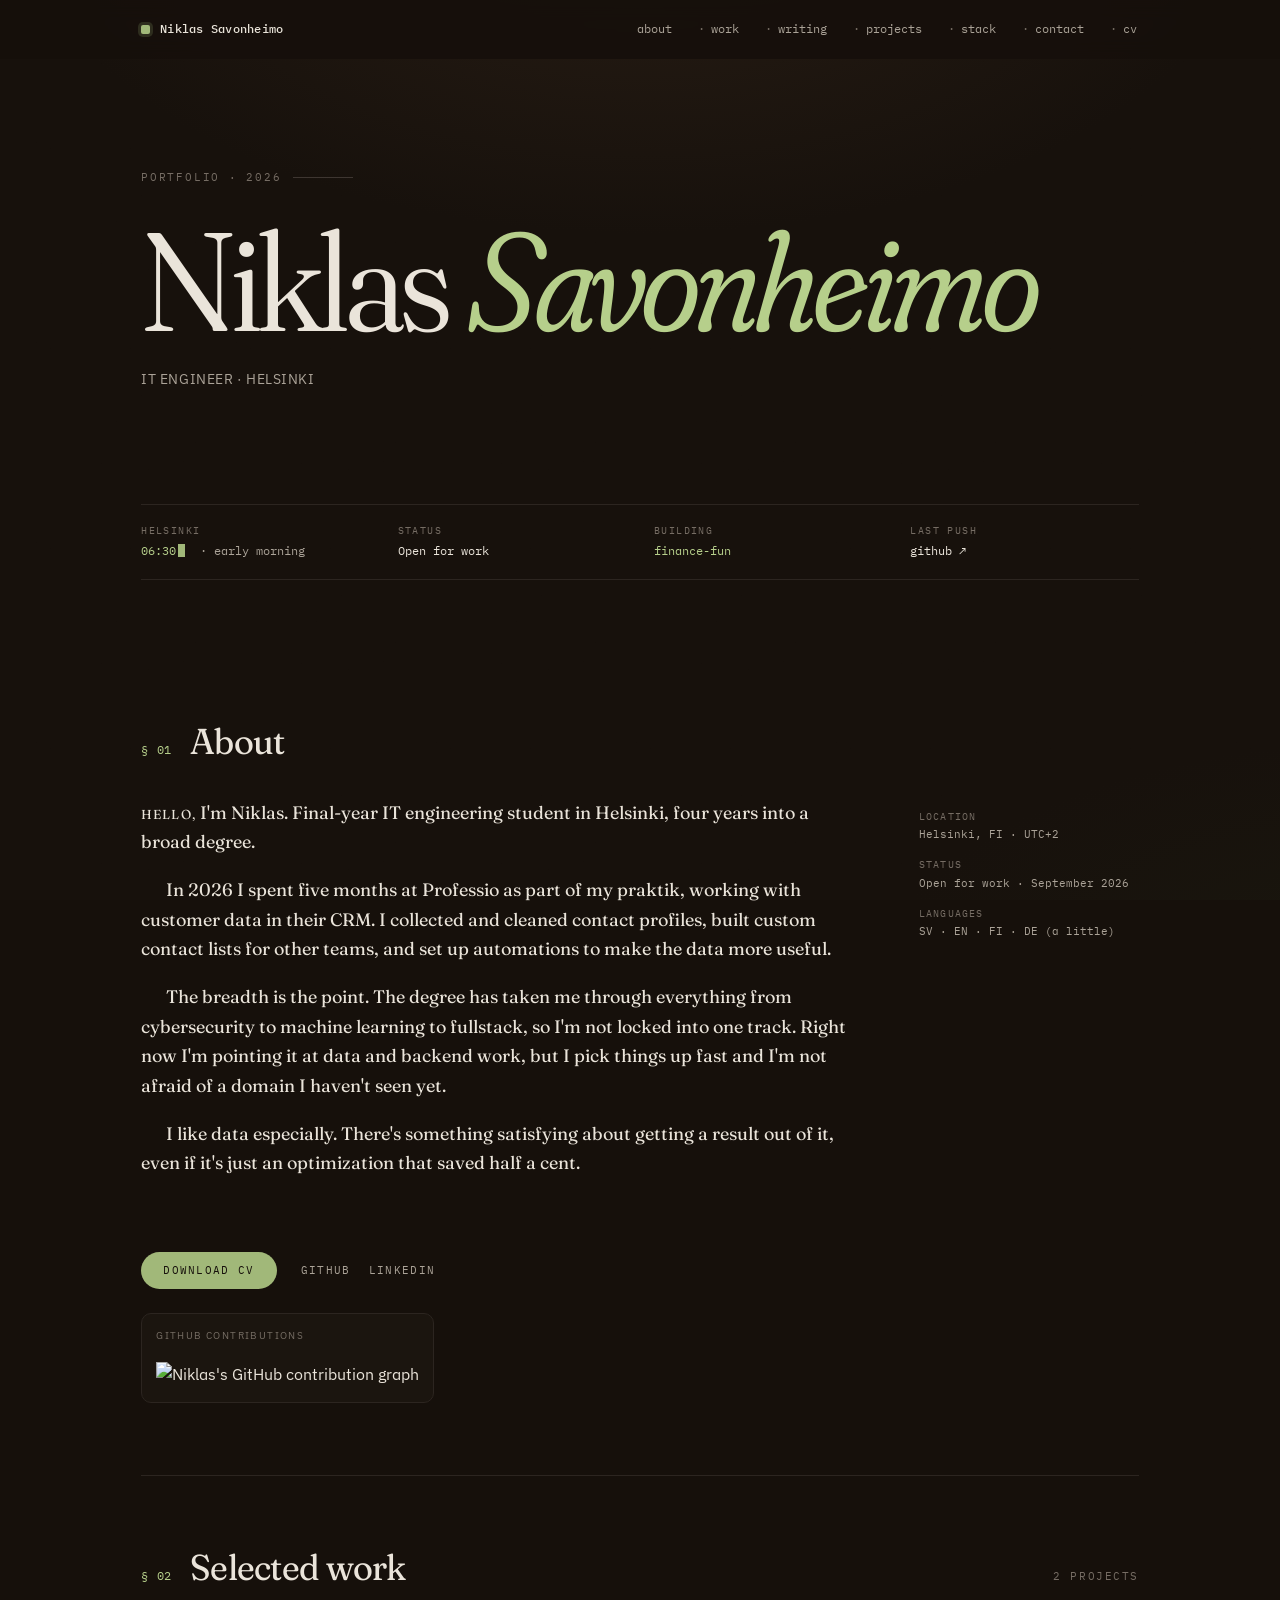
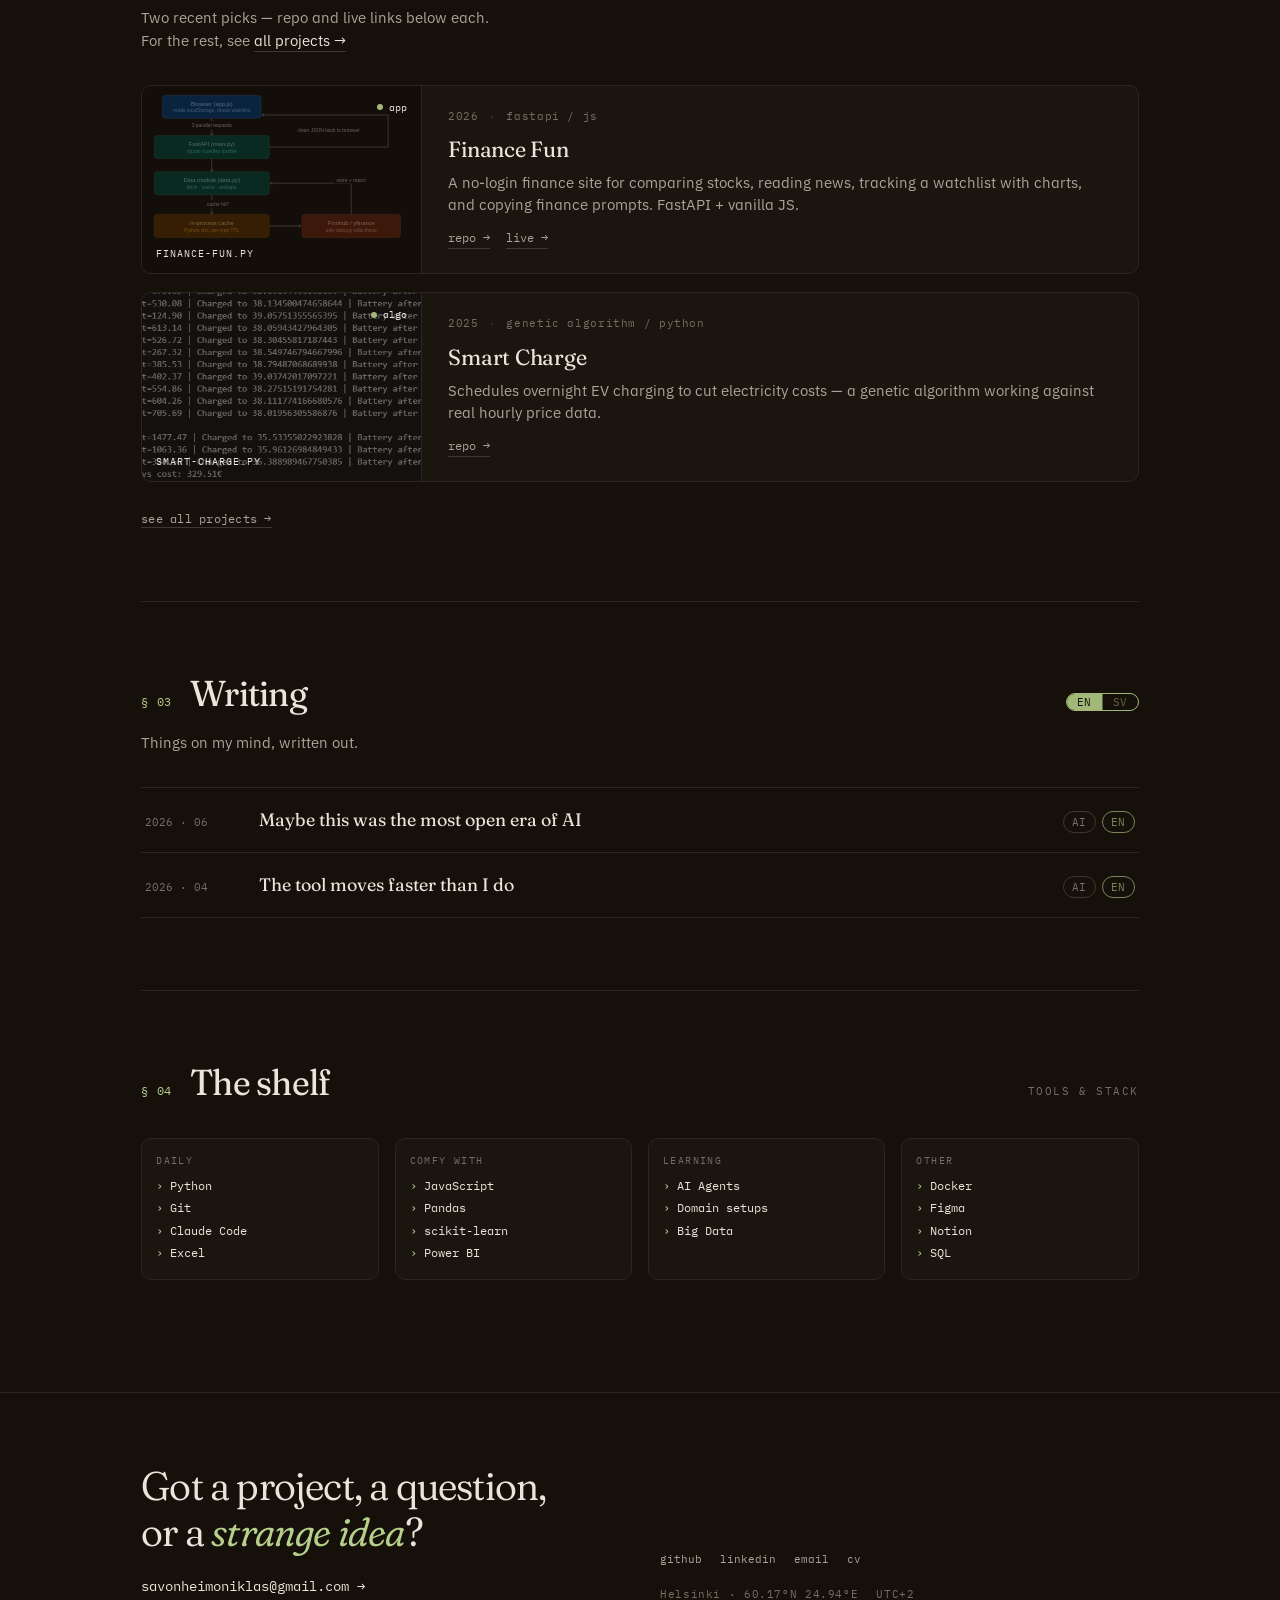
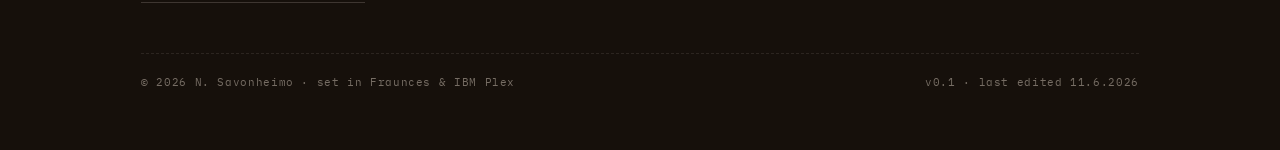
==== commit 064be12c: "May writing post added" ====
--- a/index.html
+++ b/index.html
@@ -208,6 +208,22 @@
       </div>
       <p class="sec-lede">Things on my mind, written out.</p>
       <div class="writing-list">
+        <a class="writing-row" data-lang="EN" href="writing/maybe-this-was-the-most-open-era-of-ai.html">
+          <span class="date">2026 · 06</span>
+          <span class="ttl">Maybe this was the most open era of AI</span>
+          <span class="row-tags">
+            <span class="tag">AI</span>
+            <span class="lang">EN</span>
+          </span>
+        </a>
+        <a class="writing-row" data-lang="SV" href="writing/kanske-var-det-har-den-oppnaste-tiden-for-ai.html">
+          <span class="date">2026 · 06</span>
+          <span class="ttl">Kanske var det här den öppnaste tiden för AI</span>
+          <span class="row-tags">
+            <span class="tag">AI</span>
+            <span class="lang">SV</span>
+          </span>
+        </a>
         <a class="writing-row" data-lang="EN" href="writing/the-tool-moves-faster-than-i-do.html">
           <span class="date">2026 · 04</span>
           <span class="ttl">The tool moves faster than I do</span>
--- a/style.css
+++ b/style.css
@@ -553,6 +553,16 @@
 .prose p { margin: 0 0 1em; text-wrap: pretty; }
 .prose p + p { text-indent: 1.4em; }
 .prose .first { font-variant-caps: all-small-caps; letter-spacing: 0.06em; }
+.prose h2 {
+  font-family: var(--serif);
+  font-weight: 400;
+  font-size: clamp(20px, 2.6vw, 26px);
+  line-height: 1.3;
+  letter-spacing: -0.01em;
+  margin: 1.7em 0 0.6em;
+  font-variation-settings: "SOFT" 40, "WONK" 1, "opsz" 36;
+  color: var(--ink);
+}
 
 .about-meta {
   font-family: var(--mono);
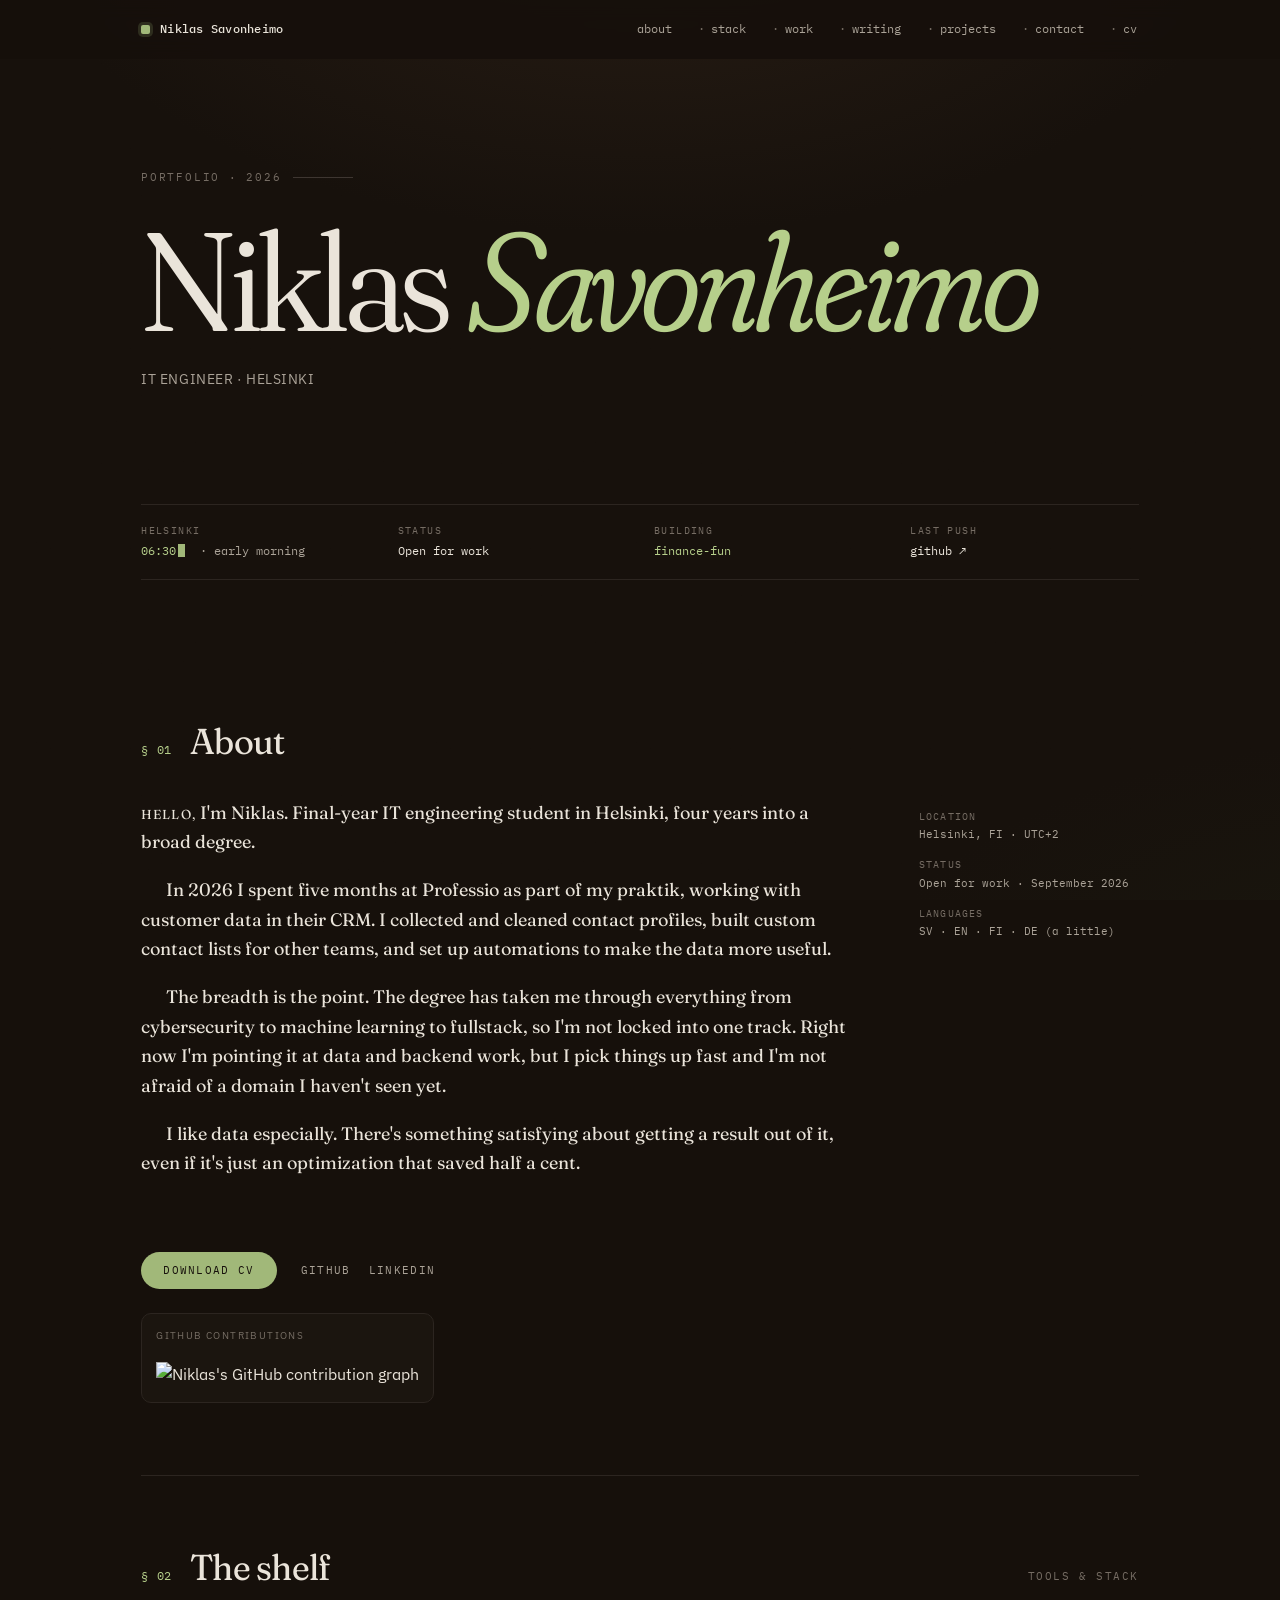
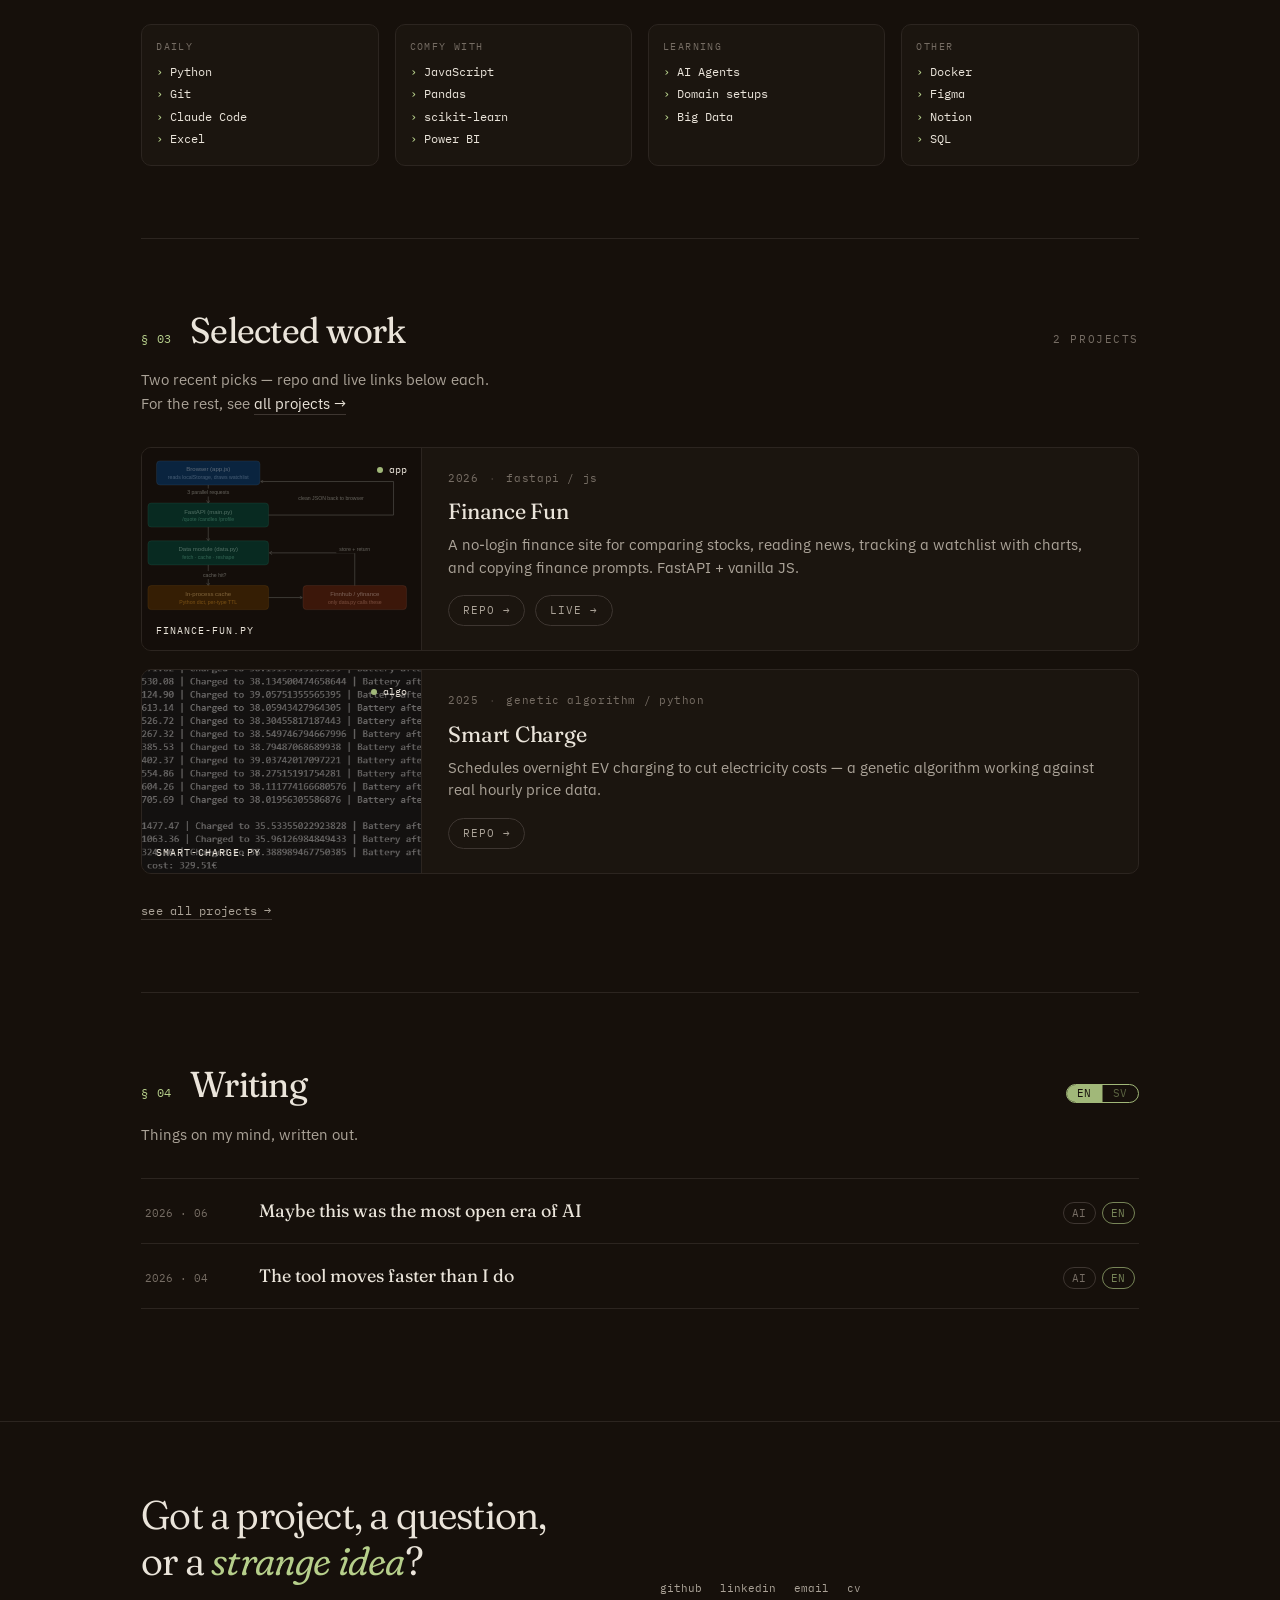
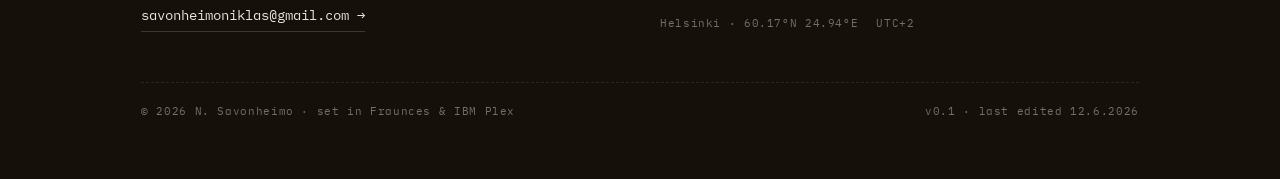
==== commit a8caba9d: "Frontpage: reordered. Project page: two live projects per row, removed redundant projects." ====
--- a/index.html
+++ b/index.html
@@ -54,10 +54,10 @@
     </a>
     <div class="nav-links">
       <a href="#about">about</a>
+      <a href="#stack">stack</a>
       <a href="#work">work</a>
       <a href="#writing">writing</a>
       <a href="live/">projects</a>
-      <a href="#stack">stack</a>
       <a href="#contact">contact</a>
       <a href="cv.docx" download>cv</a>
     </div>
@@ -133,11 +133,60 @@
       </div>
     </section>
 
-    <!-- § 02 Selected work -->
+    <!-- § 02 The shelf -->
+    <section class="section" id="stack">
+      <div class="sec-head">
+        <div class="left">
+          <span class="sec-num">§ 02</span>
+          <h2 class="sec-title">The shelf</h2>
+        </div>
+        <span class="sec-sub">tools &amp; stack</span>
+      </div>
+
+      <div class="stack">
+        <div class="stack-cell">
+          <span class="lbl">Daily</span>
+          <ul>
+            <li>Python</li>
+            <li>Git</li>
+            <li>Claude Code</li>
+            <li>Excel</li>
+          </ul>
+        </div>
+        <div class="stack-cell">
+          <span class="lbl">Comfy with</span>
+          <ul>
+            <li>JavaScript</li>
+            <li>Pandas</li>
+            <li>scikit-learn</li>
+            <li>Power BI</li>
+          </ul>
+        </div>
+        <div class="stack-cell">
+          <span class="lbl">Learning</span>
+          <ul>
+            <li>AI Agents</li>
+            <li>Domain setups</li>
+            <li>Big Data</li>
+          </ul>
+        </div>
+        <div class="stack-cell">
+          <span class="lbl">Other</span>
+          <ul>
+            <li>Docker</li>
+            <li>Figma</li>
+            <li>Notion</li>
+            <li>SQL</li>
+          </ul>
+        </div>
+      </div>
+    </section>
+
+    <!-- § 03 Selected work -->
     <section class="section" id="work">
       <div class="sec-head">
         <div class="left">
-          <span class="sec-num">§ 02</span>
+          <span class="sec-num">§ 03</span>
           <h2 class="sec-title">Selected work</h2>
         </div>
         <span class="sec-sub">2 projects</span>
@@ -192,11 +241,11 @@
       <p class="work-footnote"><a href="live/">see all projects →</a></p>
     </section>
 
-    <!-- § 03 Writing -->
+    <!-- § 04 Writing -->
     <section class="section" id="writing">
       <div class="sec-head">
         <div class="left">
-          <span class="sec-num">§ 03</span>
+          <span class="sec-num">§ 04</span>
           <h2 class="sec-title">Writing</h2>
         </div>
         <div class="writing-lang-wrap">
@@ -243,55 +292,6 @@
       </div>
     </section>
 
-    <!-- § 04 The shelf -->
-    <section class="section" id="stack">
-      <div class="sec-head">
-        <div class="left">
-          <span class="sec-num">§ 04</span>
-          <h2 class="sec-title">The shelf</h2>
-        </div>
-        <span class="sec-sub">tools &amp; stack</span>
-      </div>
-
-      <div class="stack">
-        <div class="stack-cell">
-          <span class="lbl">Daily</span>
-          <ul>
-            <li>Python</li>
-            <li>Git</li>
-            <li>Claude Code</li>
-            <li>Excel</li>
-          </ul>
-        </div>
-        <div class="stack-cell">
-          <span class="lbl">Comfy with</span>
-          <ul>
-            <li>JavaScript</li>
-            <li>Pandas</li>
-            <li>scikit-learn</li>
-            <li>Power BI</li>
-          </ul>
-        </div>
-        <div class="stack-cell">
-          <span class="lbl">Learning</span>
-          <ul>
-            <li>AI Agents</li>
-            <li>Domain setups</li>
-            <li>Big Data</li>
-          </ul>
-        </div>
-        <div class="stack-cell">
-          <span class="lbl">Other</span>
-          <ul>
-            <li>Docker</li>
-            <li>Figma</li>
-            <li>Notion</li>
-            <li>SQL</li>
-          </ul>
-        </div>
-      </div>
-    </section>
-
   </div><!-- /shell -->
 
   <!-- Footer (full-width, has its own shell inside) -->
@@ -318,7 +318,7 @@
       <div class="foot-colophon">
         <span>© 2026 N. Savonheimo · set in Fraunces &amp; IBM Plex</span>
         <!-- UPDATE this date manually when making changes; could be automated via a build step or Cloudflare Worker in the future -->
-        <span class="secret" title="press ↑↑↓↓←→←→ba">v0.1 · last edited 11.6.2026</span>
+        <span class="secret" title="press ↑↑↓↓←→←→ba">v0.1 · last edited 12.6.2026</span>
       </div>
     </div>
   </footer>
--- a/style.css
+++ b/style.css
@@ -395,19 +395,27 @@
   text-wrap: pretty;
 }
 .card-links {
-  margin-top: 12px;
-  display: flex;
-  gap: 16px;
-  font-family: var(--mono);
-  font-size: 12px;
-  color: var(--ink-mute);
+  margin-top: 16px;
+  display: flex;
+  flex-wrap: wrap;
+  gap: 10px;
 }
 .card-links a {
-  border-bottom: 1px solid var(--line);
-  padding-bottom: 1px;
-  transition: color 0.15s, border-color 0.15s;
-}
-.card-links a:hover { color: var(--green-ink); border-color: var(--green-ink); }
+  font-family: var(--mono);
+  font-size: 11px;
+  letter-spacing: 0.08em;
+  text-transform: uppercase;
+  color: var(--ink-mute);
+  border: 1px solid var(--line);
+  border-radius: 999px;
+  padding: 6px 14px;
+  transition: background 0.15s, color 0.15s, border-color 0.15s;
+}
+.card-links a:hover {
+  background: var(--green);
+  color: var(--bg);
+  border-color: var(--green);
+}
 
 @media (max-width: 760px) {
   .projects-grid .card { grid-template-columns: 1fr; }
@@ -415,6 +423,37 @@
     aspect-ratio: 16/9; min-height: 0;
     border-right: 0; border-bottom: 1px solid var(--line-soft);
   }
+}
+
+/* ── more-projects grid (live/index.html § 02) ───────────── */
+.more-projects-grid {
+  display: grid;
+  grid-template-columns: repeat(2, 1fr);
+  gap: 18px;
+}
+.more-projects-grid .card {
+  display: flex;
+  flex-direction: column;
+}
+.more-projects-grid .card-thumb {
+  aspect-ratio: 16 / 9;
+  height: auto;
+  min-height: 0;
+  border-bottom: 1px solid var(--line-soft);
+  border-right: 0;
+}
+.more-projects-grid .card-body {
+  padding: 18px 20px 20px;
+  display: block;
+}
+.more-projects-grid .card-thumb-marker {
+  background: oklch(18% 0.014 60 / 0.7);
+  padding: 5px 10px;
+  border-radius: 999px;
+  backdrop-filter: blur(4px);
+}
+@media (max-width: 760px) {
+  .more-projects-grid { grid-template-columns: 1fr; }
 }
 
 /* ── writing list ──────────────────────────────────────── */
@@ -787,8 +826,8 @@
 
 /* ── live sites ────────────────────────────────────────── */
 .live-grid {
-  display: flex;
-  flex-direction: column;
+  display: grid;
+  grid-template-columns: repeat(2, 1fr);
   gap: clamp(20px, 3vw, 32px);
 }
 .live-card {
@@ -866,16 +905,6 @@
   font-variation-settings: "SOFT" 40, "WONK" 1, "opsz" 48;
   transition: color 0.2s;
 }
-.live-card h3 .arrow {
-  display: inline-block;
-  margin-left: 8px;
-  transition: transform 0.25s;
-  color: var(--ink-faint);
-}
-.live-card:hover h3 .arrow {
-  transform: translate(4px, -4px);
-  color: var(--green-ink);
-}
 .live-blurb {
   color: var(--ink-mute);
   font-size: 15px;
@@ -884,24 +913,13 @@
   max-width: 64ch;
   text-wrap: pretty;
 }
-.live-tags {
-  margin-top: 16px;
-  display: flex; gap: 8px; flex-wrap: wrap;
-}
-.live-tags .tag {
-  font-family: var(--mono);
-  font-size: 10.5px;
-  color: var(--ink-faint);
-  border: 1px solid var(--line);
-  padding: 2px 9px;
-  border-radius: 999px;
-  letter-spacing: 0.05em;
+@media (max-width: 760px) {
+  .live-grid { grid-template-columns: 1fr; }
 }
 
 @media (prefers-reduced-motion: reduce) {
   .live-card { transition: border-color 0.2s; }
   .live-card:hover { transform: none; }
-  .live-card h3 .arrow { transition: none; }
 }
 
 /* ── work section footnote (pointer to /live/) ─────────── */
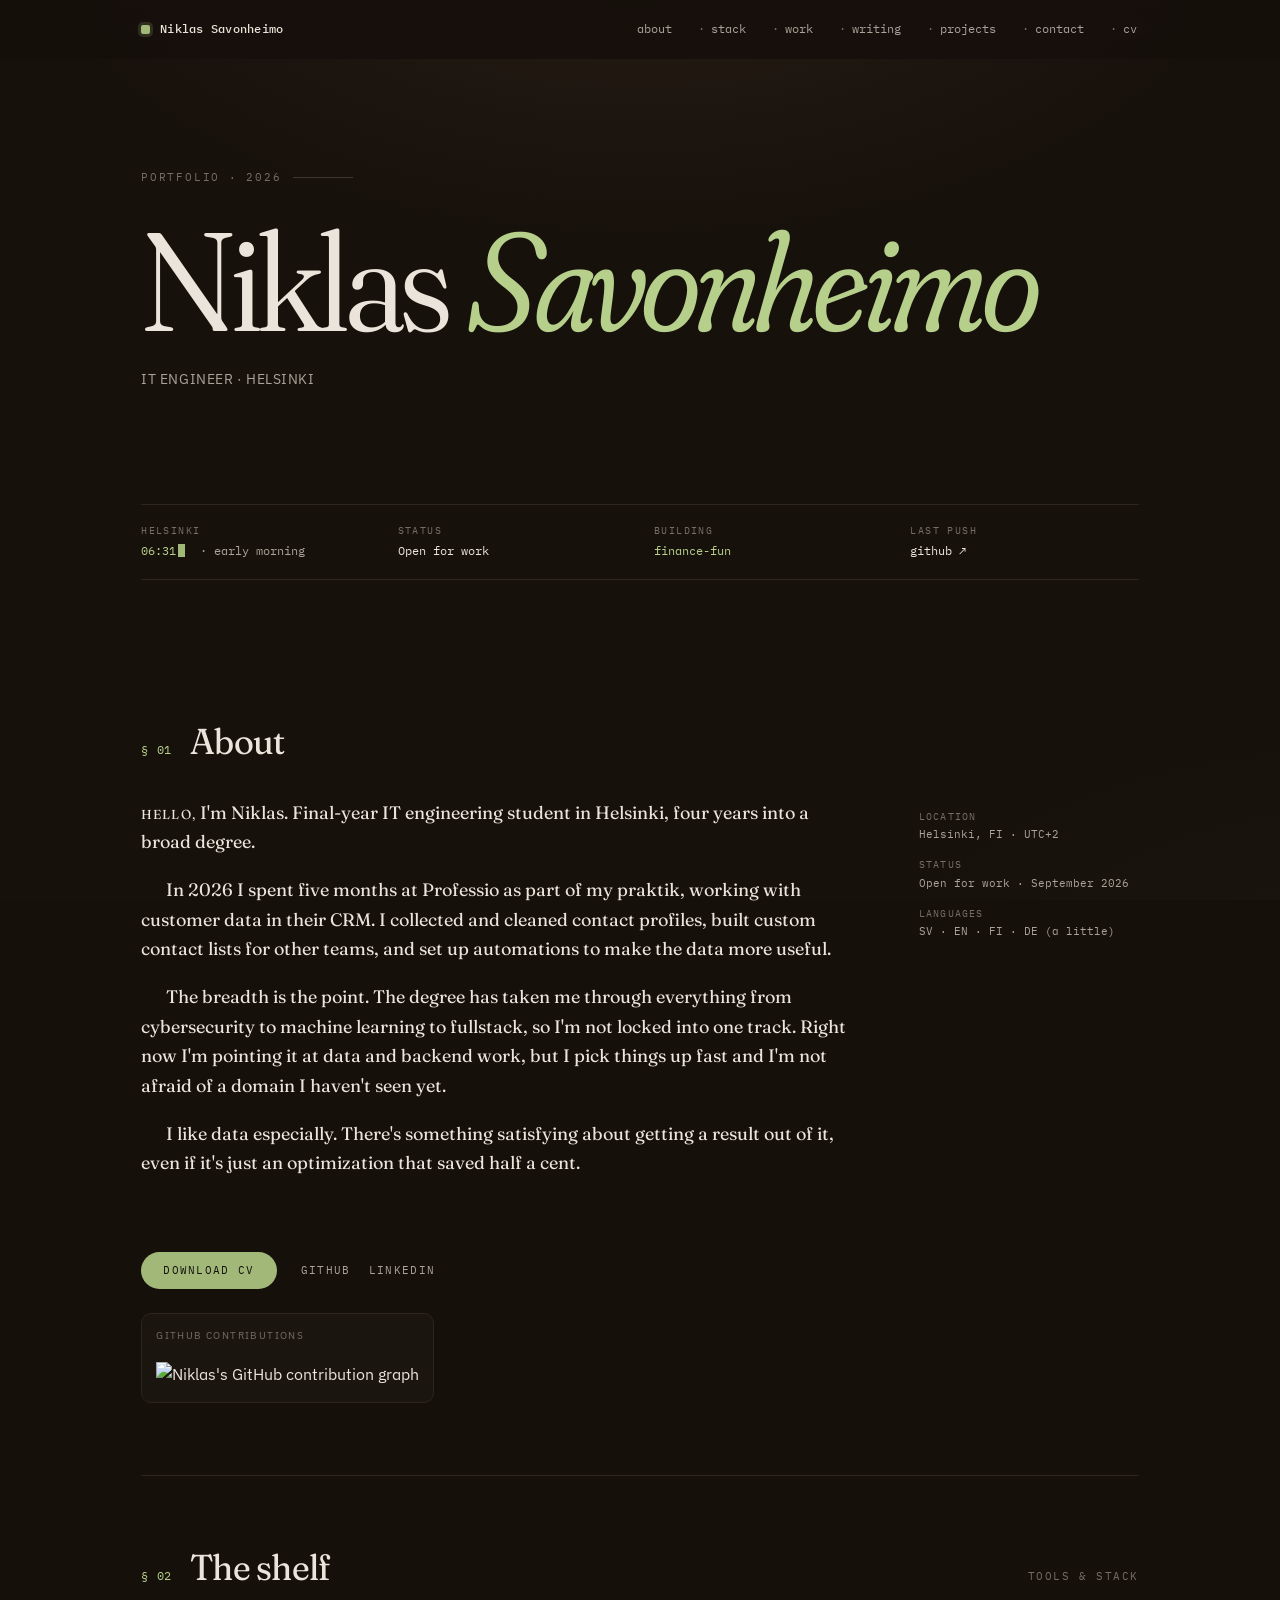
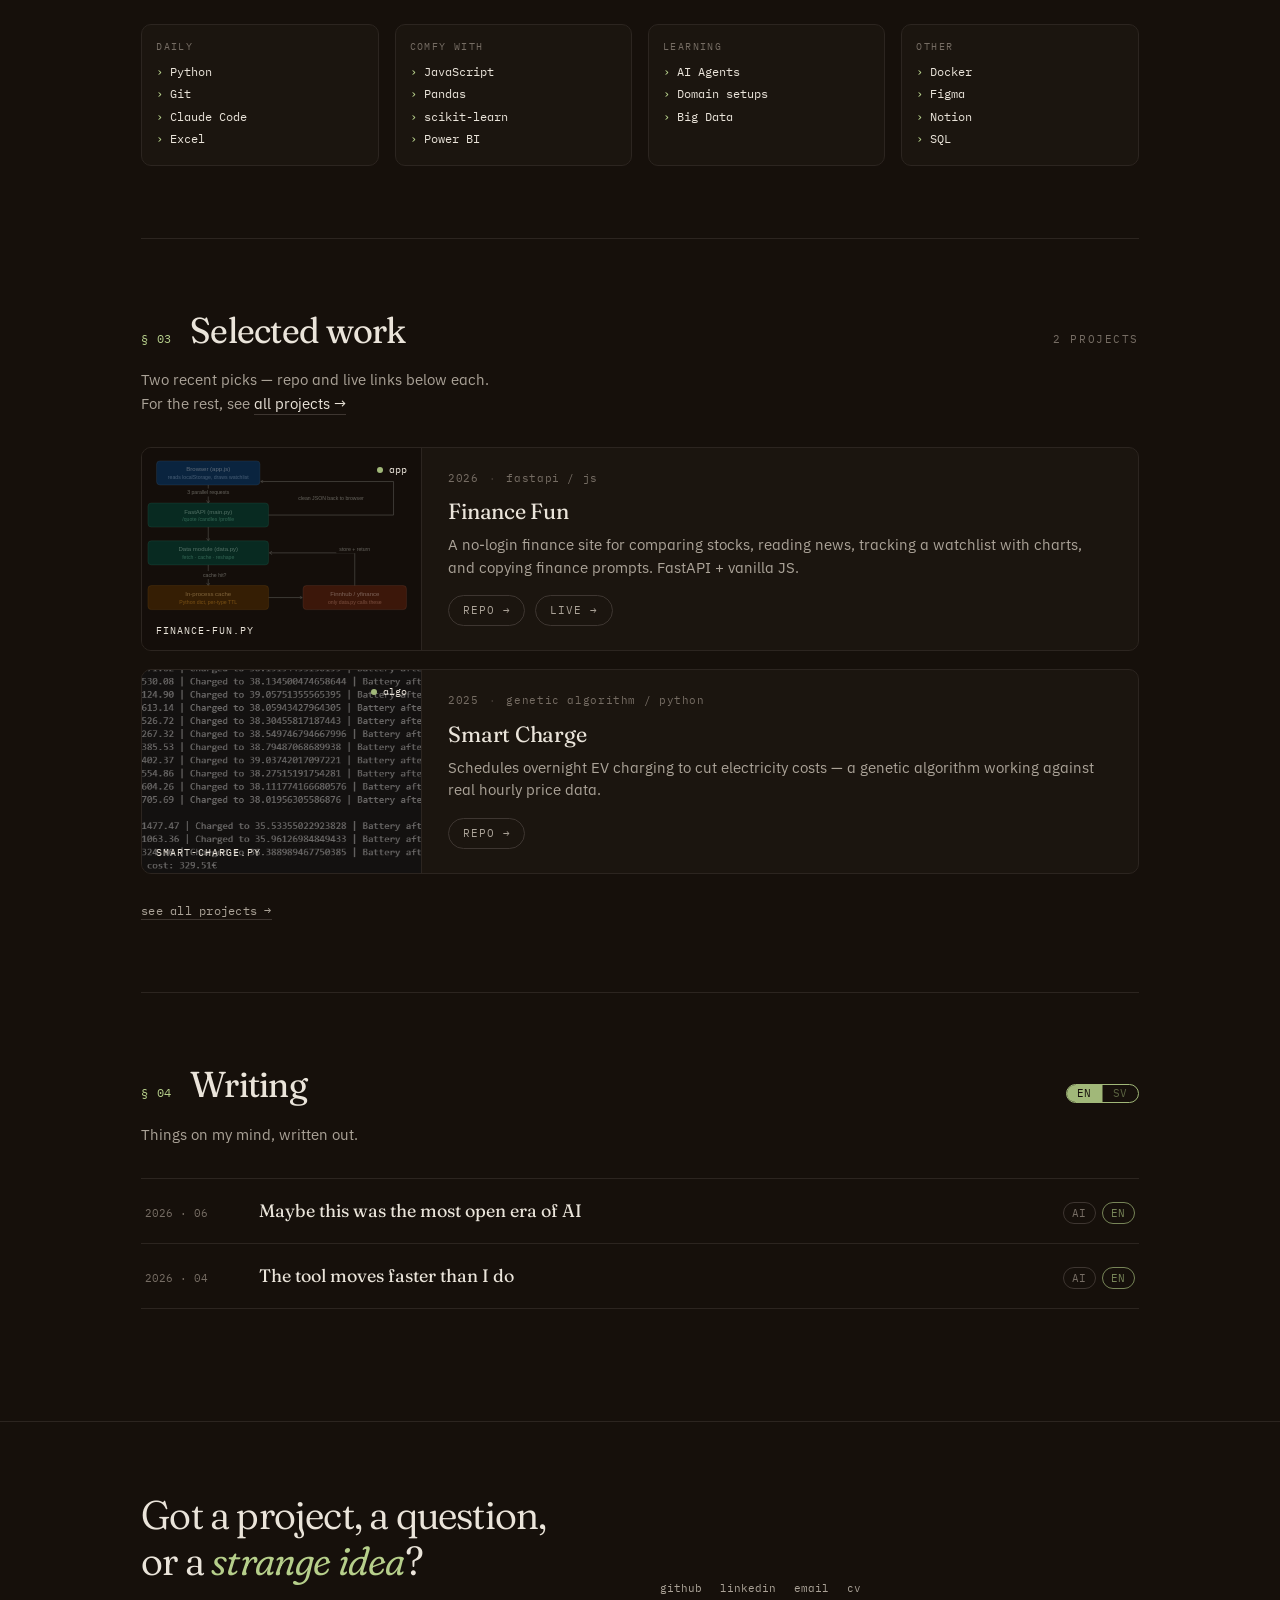
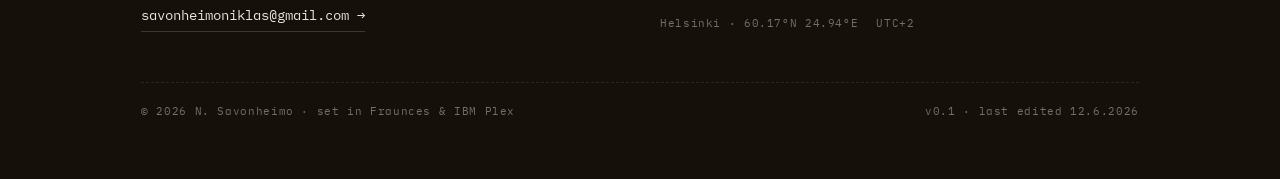
==== commit d8e75c2a: "Refactored live -> projects" ====
--- a/index.html
+++ b/index.html
@@ -52,12 +52,15 @@
       <span class="dot" aria-hidden="true"></span>
       <span><b>Niklas Savonheimo</b></span>
     </a>
-    <div class="nav-links">
+    <button class="nav-toggle" id="nav-toggle" aria-expanded="false" aria-controls="nav-links" aria-label="Menu">
+      <span class="nav-toggle-icon" aria-hidden="true"></span>
+    </button>
+    <div class="nav-links" id="nav-links">
       <a href="#about">about</a>
       <a href="#stack">stack</a>
       <a href="#work">work</a>
       <a href="#writing">writing</a>
-      <a href="live/">projects</a>
+      <a href="projects/">projects</a>
       <a href="#contact">contact</a>
       <a href="cv.docx" download>cv</a>
     </div>
@@ -191,7 +194,7 @@
         </div>
         <span class="sec-sub">2 projects</span>
       </div>
-      <p class="sec-lede">Two recent picks — repo and live links below each.<br>For the rest, see <a href="live/">all projects →</a></p>
+      <p class="sec-lede">Two recent picks — repo and live links below each.<br>For the rest, see <a href="projects/">all projects →</a></p>
 
       <div class="projects-grid">
 
@@ -237,8 +240,8 @@
         </div>
 
       </div>
-      <!-- live -->
-      <p class="work-footnote"><a href="live/">see all projects →</a></p>
+      <!-- projects -->
+      <p class="work-footnote"><a href="projects/">see all projects →</a></p>
     </section>
 
     <!-- § 04 Writing -->
@@ -324,6 +327,27 @@
   </footer>
 
   <script>
+    // Mobile nav — hamburger toggle
+    (function () {
+      var toggle = document.getElementById('nav-toggle');
+      var links = document.getElementById('nav-links');
+      if (!toggle || !links) return;
+      function close() {
+        links.classList.remove('open');
+        toggle.setAttribute('aria-expanded', 'false');
+      }
+      toggle.addEventListener('click', function () {
+        var open = links.classList.toggle('open');
+        toggle.setAttribute('aria-expanded', open ? 'true' : 'false');
+      });
+      links.addEventListener('click', function (e) {
+        if (e.target.tagName === 'A') close();
+      });
+      document.addEventListener('keydown', function (e) {
+        if (e.key === 'Escape') close();
+      });
+    })();
+
     // Helsinki clock — updates every second, no ticking seconds display
     (function () {
       var timeEl = document.getElementById('clock-time');
--- a/style.css
+++ b/style.css
@@ -73,20 +73,19 @@
 
 /* ── nav ───────────────────────────────────────────────── */
 .nav {
-  position: relative;
+  position: sticky;
+  top: 0;
   z-index: 2;
   display: flex;
   align-items: center;
   justify-content: space-between;
   padding: 22px var(--pad-x) 20px;
+  background: oklch(18% 0.014 60 / 0.92);
+  backdrop-filter: blur(10px);
+  -webkit-backdrop-filter: blur(10px);
 }
 @media (min-width: 760px) {
   .nav {
-    position: sticky;
-    top: 0;
-    background: oklch(18% 0.014 60 / 0.92);
-    backdrop-filter: blur(10px);
-    -webkit-backdrop-filter: blur(10px);
     padding: 16px max(var(--pad-x), calc(50% - var(--col) / 2 + var(--pad-x)));
   }
 }
@@ -125,6 +124,72 @@
 }
 .nav-links a:first-child::before { display: none; }
 .nav-links a:hover { color: var(--green-ink); }
+
+/* hamburger toggle — mobile only */
+.nav-toggle {
+  display: none;
+  align-items: center;
+  justify-content: center;
+  width: 36px;
+  height: 36px;
+  padding: 0;
+  background: none;
+  border: 1px solid var(--line);
+  border-radius: 6px;
+  cursor: pointer;
+}
+.nav-toggle-icon {
+  position: relative;
+  width: 16px;
+  height: 1px;
+  background: var(--ink-mute);
+}
+.nav-toggle-icon::before,
+.nav-toggle-icon::after {
+  content: "";
+  position: absolute;
+  left: 0;
+  width: 16px;
+  height: 1px;
+  background: var(--ink-mute);
+  transition: transform 0.2s ease, top 0.2s ease;
+}
+.nav-toggle-icon::before { top: -5px; }
+.nav-toggle-icon::after { top: 5px; }
+.nav-toggle[aria-expanded="true"] .nav-toggle-icon { background: transparent; }
+.nav-toggle[aria-expanded="true"] .nav-toggle-icon::before { top: 0; transform: rotate(45deg); }
+.nav-toggle[aria-expanded="true"] .nav-toggle-icon::after { top: 0; transform: rotate(-45deg); }
+
+@media (max-width: 760px) {
+  .nav-toggle { display: flex; }
+  .nav-links {
+    position: absolute;
+    top: 100%;
+    left: 0;
+    right: 0;
+    flex-direction: column;
+    gap: 0;
+    background: var(--bg);
+    border-bottom: 1px solid var(--line-soft);
+    padding: 4px var(--pad-x) 14px;
+    visibility: hidden;
+    opacity: 0;
+    transform: translateY(-6px);
+    transition: opacity 0.18s ease, transform 0.18s ease, visibility 0.18s;
+  }
+  .nav-links.open {
+    visibility: visible;
+    opacity: 1;
+    transform: translateY(0);
+  }
+  .nav-links a {
+    padding: 13px 2px;
+    border-top: 1px solid var(--line-soft);
+    font-size: 13px;
+  }
+  .nav-links a:first-child { border-top: none; }
+  .nav-links a::before { display: none; }
+}
 
 /* ── hero ──────────────────────────────────────────────── */
 .hero {
@@ -425,7 +490,7 @@
   }
 }
 
-/* ── more-projects grid (live/index.html § 02) ───────────── */
+/* ── more-projects grid (projects/index.html § 02) ───────────── */
 .more-projects-grid {
   display: grid;
   grid-template-columns: repeat(2, 1fr);
@@ -541,6 +606,18 @@
 .lang-btn:hover:not([aria-pressed="true"]) { opacity: 0.8; }
 .lang-btn + .lang-btn { border-left: 1px solid var(--green); }
 .writing-row[hidden] { display: none; }
+
+@media (max-width: 760px) {
+  .writing-row {
+    grid-template-columns: 1fr;
+    gap: 4px;
+    padding: 14px 4px;
+  }
+  .writing-row .date,
+  .writing-row .row-tags {
+    display: none;
+  }
+}
 
 /* ── stack / shelf ─────────────────────────────────────── */
 .stack {
@@ -922,7 +999,7 @@
   .live-card:hover { transform: none; }
 }
 
-/* ── work section footnote (pointer to /live/) ─────────── */
+/* ── work section footnote (pointer to /projects/) ─────────── */
 .work-footnote {
   margin: 28px 0 0;
   font-family: var(--mono);
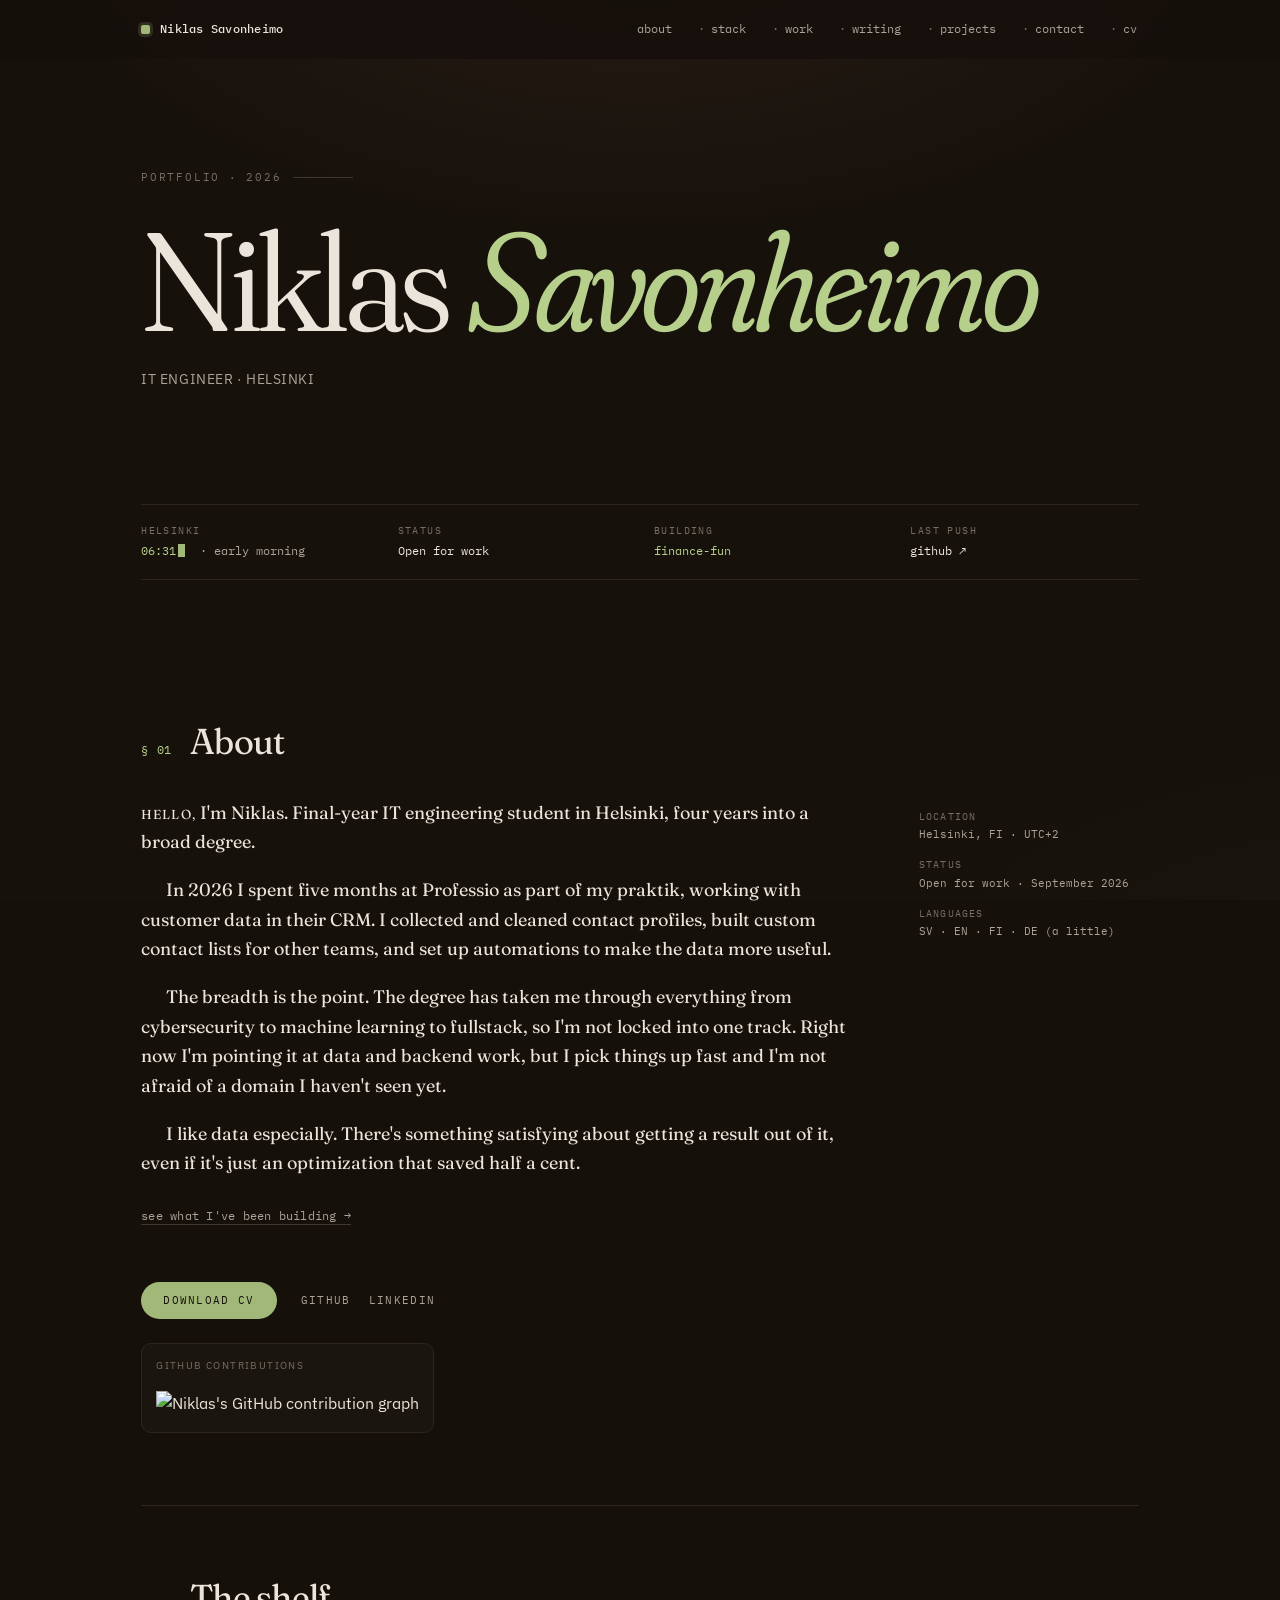
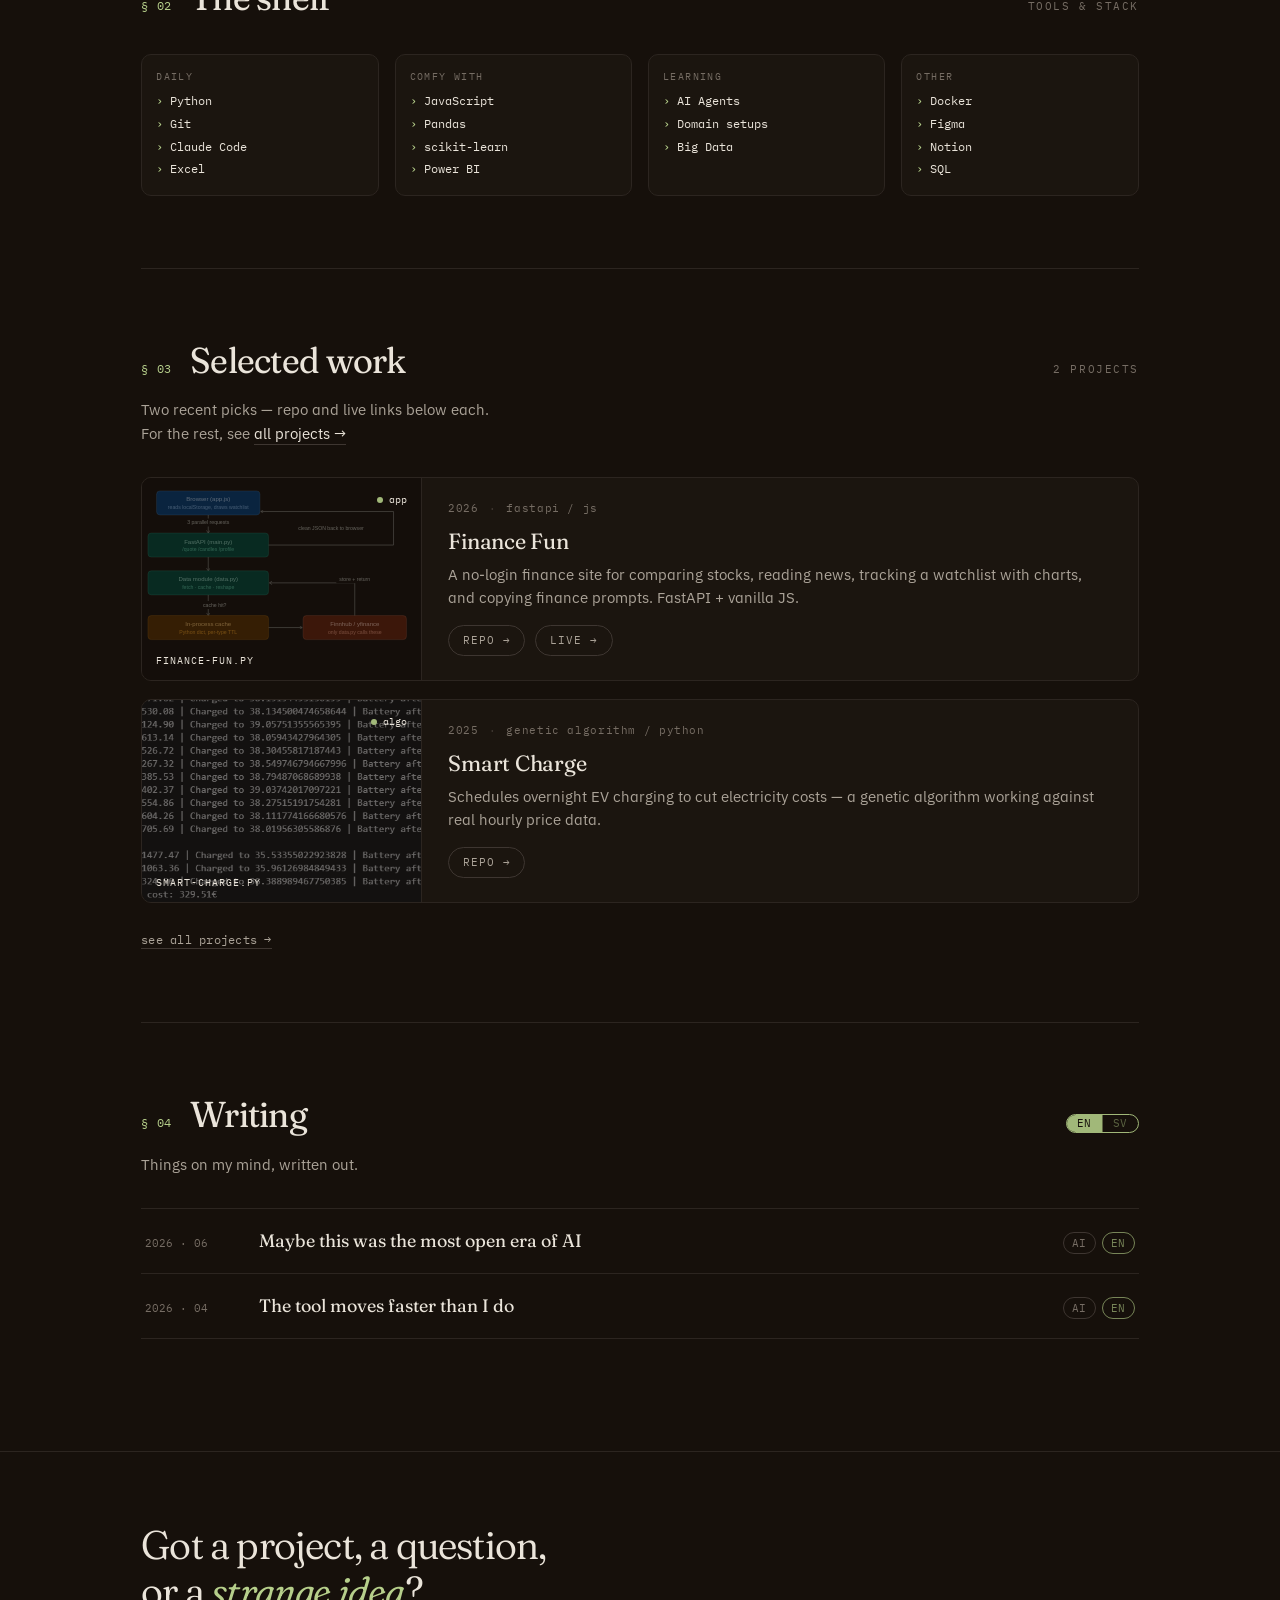
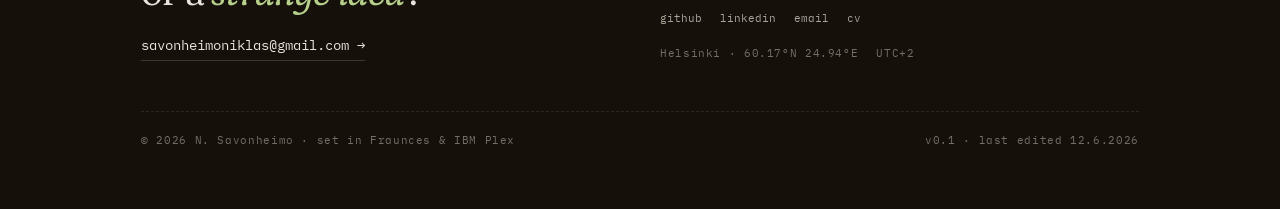
==== commit 67675760: "Visual changes + rewritten caption + added projects link to about section." ====
--- a/index.html
+++ b/index.html
@@ -114,6 +114,7 @@
         <p>In 2026 I spent five months at Professio as part of my praktik, working with customer data in their CRM. I collected and cleaned contact profiles, built custom contact lists for other teams, and set up automations to make the data more useful.</p>
         <p>The breadth is the point. The degree has taken me through everything from cybersecurity to machine learning to fullstack, so I'm not locked into one track. Right now I'm pointing it at data and backend work, but I pick things up fast and I'm not afraid of a domain I haven't seen yet.</p>
         <p>I like data especially. There's something satisfying about getting a result out of it, even if it's just an optimization that saved half a cent.</p>
+        <div class="work-footnote"><a href="projects/">see what I've been building →</a></div>
       </div>
         <dl class="about-meta">
           <div><dt>Location</dt><dd>Helsinki, FI · UTC+2</dd></div>
--- a/style.css
+++ b/style.css
@@ -230,6 +230,15 @@
   color: var(--green-ink);
   font-variation-settings: "SOFT" 100, "WONK" 1, "opsz" 144;
 }
+/* compact hero — projects page, keeps the first project row in view */
+.hero-compact {
+  padding: clamp(28px, 5vw, 56px) 0 clamp(20px, 3vw, 36px);
+}
+.hero-compact .hero-eyebrow { margin-bottom: 18px; }
+.hero-compact h1 {
+  font-size: clamp(40px, 7vw, 80px);
+  margin-bottom: 14px;
+}
 .hero-lede {
   font-family: var(--sans);
   font-weight: 400;
@@ -493,7 +502,7 @@
 /* ── more-projects grid (projects/index.html § 02) ───────────── */
 .more-projects-grid {
   display: grid;
-  grid-template-columns: repeat(2, 1fr);
+  grid-template-columns: repeat(3, 1fr);
   gap: 18px;
 }
 .more-projects-grid .card {
@@ -516,6 +525,9 @@
   padding: 5px 10px;
   border-radius: 999px;
   backdrop-filter: blur(4px);
+}
+@media (max-width: 980px) {
+  .more-projects-grid { grid-template-columns: repeat(2, 1fr); }
 }
 @media (max-width: 760px) {
   .more-projects-grid { grid-template-columns: 1fr; }
@@ -925,7 +937,7 @@
 /* big preview region — fills full card width */
 .live-thumb {
   position: relative;
-  aspect-ratio: 16 / 7;
+  aspect-ratio: 16 / 6;
   overflow: hidden;
   background: var(--bg-2);
   border-bottom: 1px solid var(--line-soft);
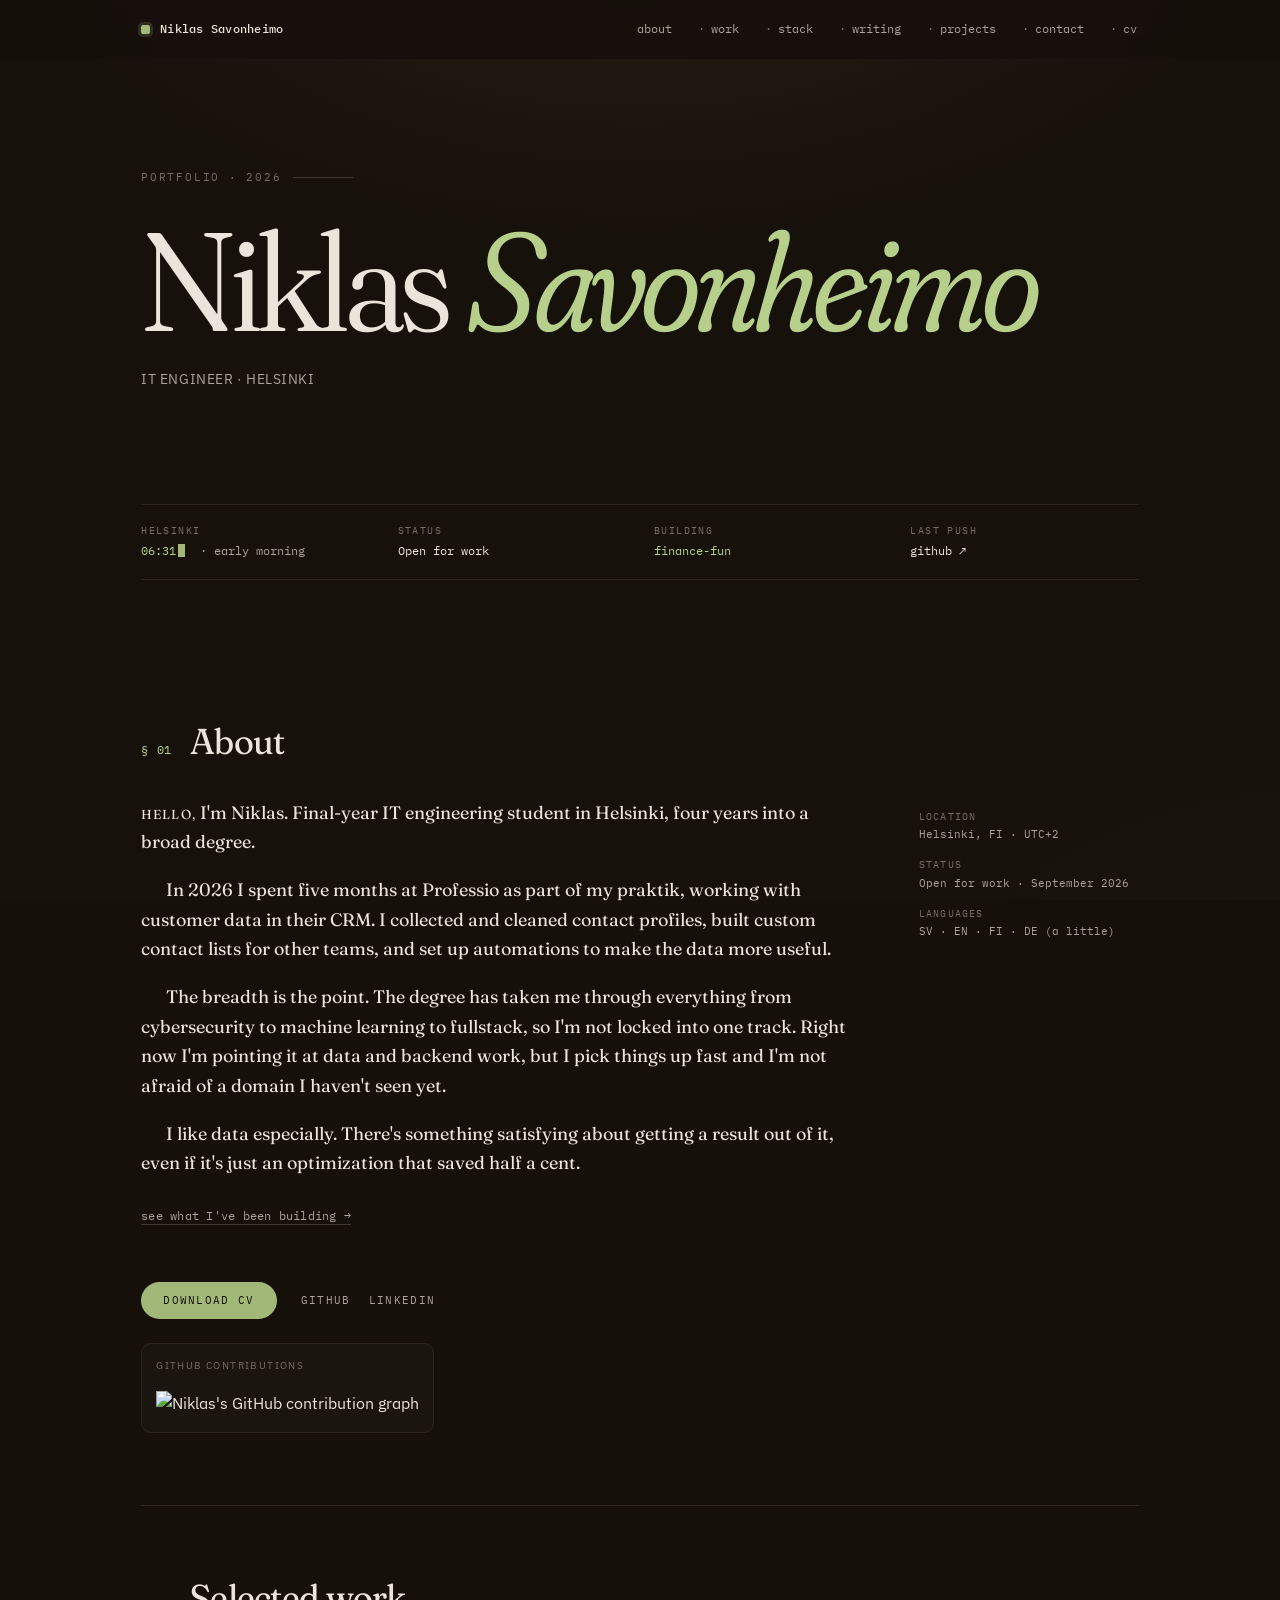
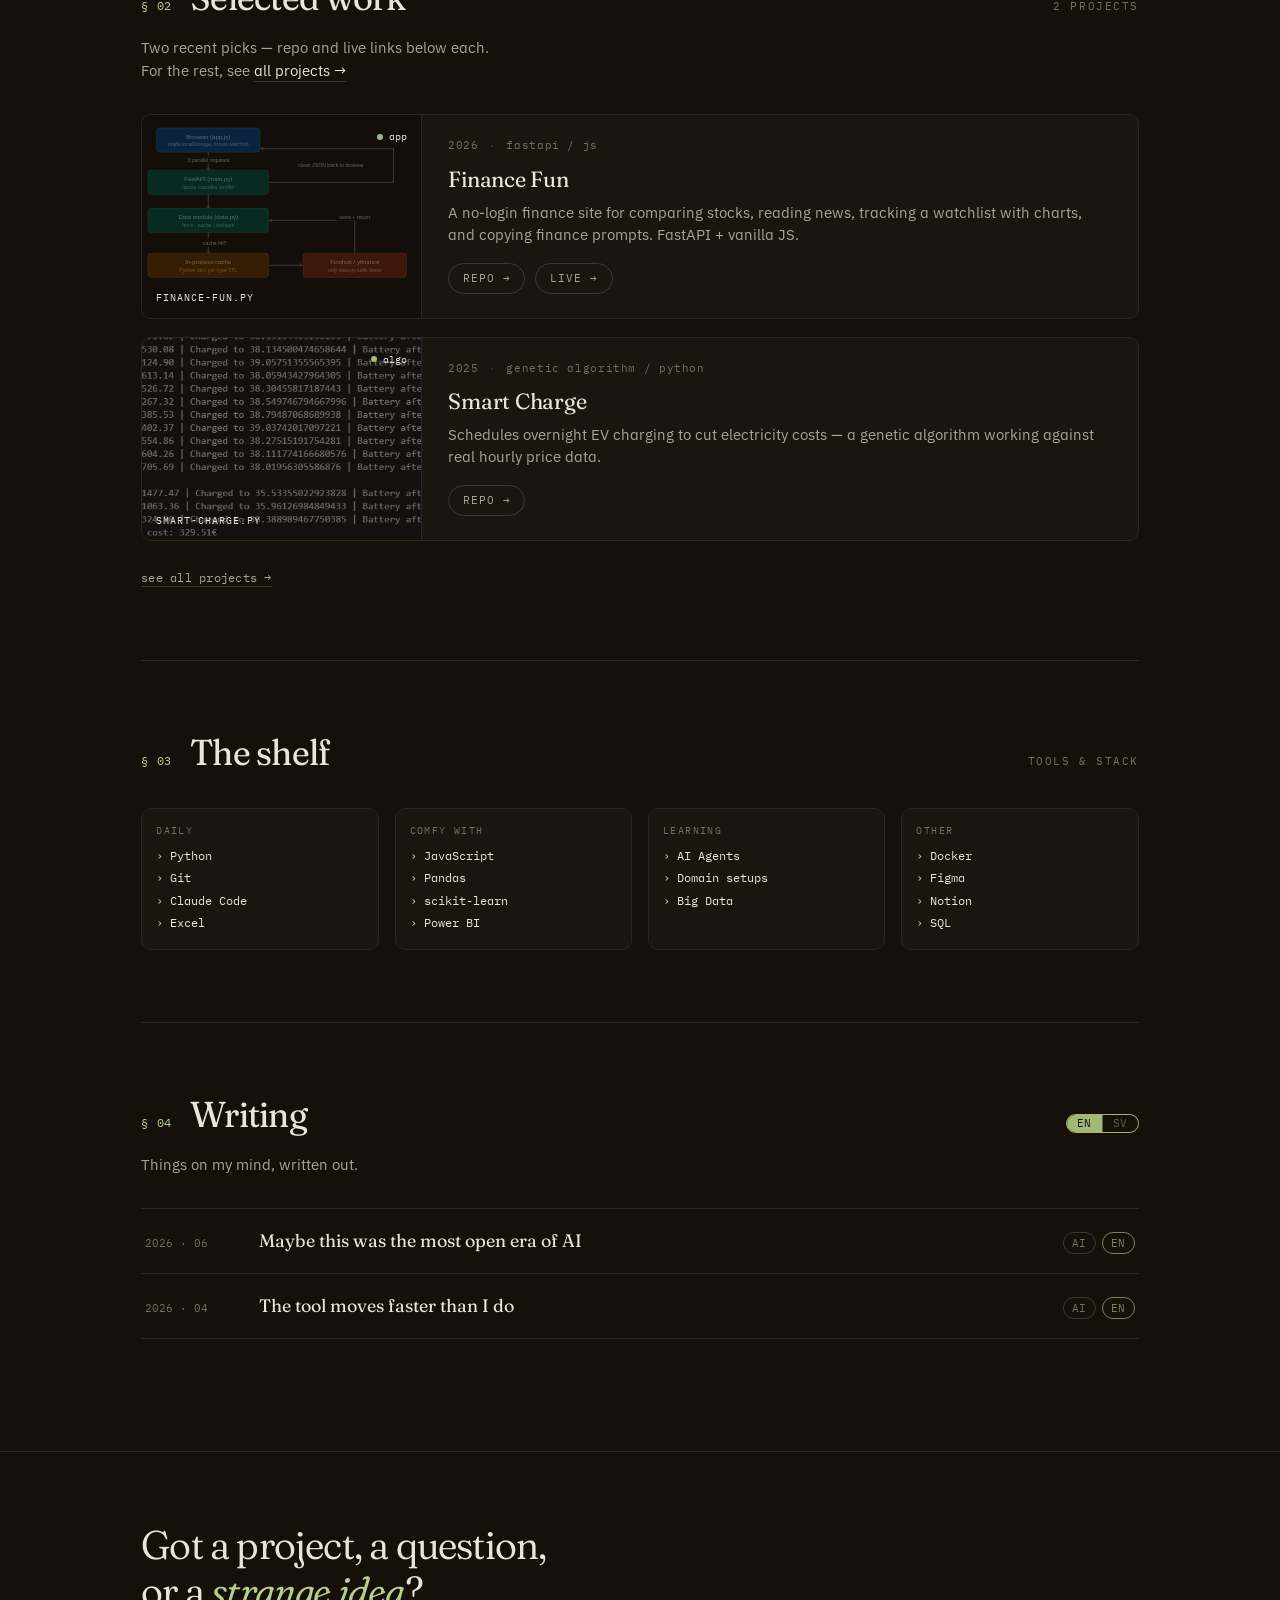
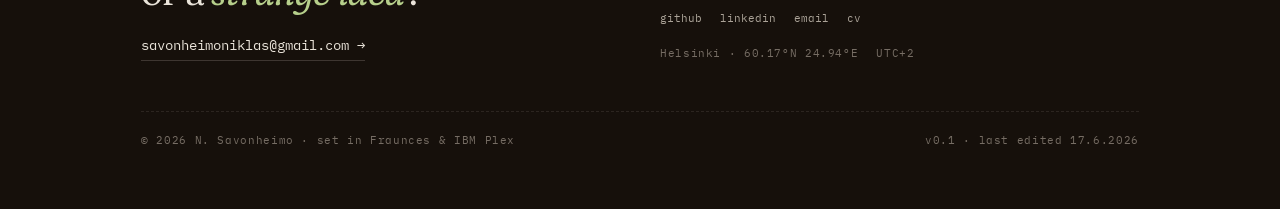
==== commit 945c9943: "swapped position of shelf <-> selected work" ====
--- a/index.html
+++ b/index.html
@@ -57,8 +57,8 @@
     </button>
     <div class="nav-links" id="nav-links">
       <a href="#about">about</a>
+      <a href="#work">work</a>
       <a href="#stack">stack</a>
-      <a href="#work">work</a>
       <a href="#writing">writing</a>
       <a href="projects/">projects</a>
       <a href="#contact">contact</a>
@@ -137,60 +137,11 @@
       </div>
     </section>
 
-    <!-- § 02 The shelf -->
-    <section class="section" id="stack">
+    <!-- § 02 Selected work -->
+    <section class="section" id="work">
       <div class="sec-head">
         <div class="left">
           <span class="sec-num">§ 02</span>
-          <h2 class="sec-title">The shelf</h2>
-        </div>
-        <span class="sec-sub">tools &amp; stack</span>
-      </div>
-
-      <div class="stack">
-        <div class="stack-cell">
-          <span class="lbl">Daily</span>
-          <ul>
-            <li>Python</li>
-            <li>Git</li>
-            <li>Claude Code</li>
-            <li>Excel</li>
-          </ul>
-        </div>
-        <div class="stack-cell">
-          <span class="lbl">Comfy with</span>
-          <ul>
-            <li>JavaScript</li>
-            <li>Pandas</li>
-            <li>scikit-learn</li>
-            <li>Power BI</li>
-          </ul>
-        </div>
-        <div class="stack-cell">
-          <span class="lbl">Learning</span>
-          <ul>
-            <li>AI Agents</li>
-            <li>Domain setups</li>
-            <li>Big Data</li>
-          </ul>
-        </div>
-        <div class="stack-cell">
-          <span class="lbl">Other</span>
-          <ul>
-            <li>Docker</li>
-            <li>Figma</li>
-            <li>Notion</li>
-            <li>SQL</li>
-          </ul>
-        </div>
-      </div>
-    </section>
-
-    <!-- § 03 Selected work -->
-    <section class="section" id="work">
-      <div class="sec-head">
-        <div class="left">
-          <span class="sec-num">§ 03</span>
           <h2 class="sec-title">Selected work</h2>
         </div>
         <span class="sec-sub">2 projects</span>
@@ -243,6 +194,55 @@
       </div>
       <!-- projects -->
       <p class="work-footnote"><a href="projects/">see all projects →</a></p>
+    </section>
+
+    <!-- § 03 The shelf -->
+    <section class="section" id="stack">
+      <div class="sec-head">
+        <div class="left">
+          <span class="sec-num">§ 03</span>
+          <h2 class="sec-title">The shelf</h2>
+        </div>
+        <span class="sec-sub">tools &amp; stack</span>
+      </div>
+
+      <div class="stack">
+        <div class="stack-cell">
+          <span class="lbl">Daily</span>
+          <ul>
+            <li>Python</li>
+            <li>Git</li>
+            <li>Claude Code</li>
+            <li>Excel</li>
+          </ul>
+        </div>
+        <div class="stack-cell">
+          <span class="lbl">Comfy with</span>
+          <ul>
+            <li>JavaScript</li>
+            <li>Pandas</li>
+            <li>scikit-learn</li>
+            <li>Power BI</li>
+          </ul>
+        </div>
+        <div class="stack-cell">
+          <span class="lbl">Learning</span>
+          <ul>
+            <li>AI Agents</li>
+            <li>Domain setups</li>
+            <li>Big Data</li>
+          </ul>
+        </div>
+        <div class="stack-cell">
+          <span class="lbl">Other</span>
+          <ul>
+            <li>Docker</li>
+            <li>Figma</li>
+            <li>Notion</li>
+            <li>SQL</li>
+          </ul>
+        </div>
+      </div>
     </section>
 
     <!-- § 04 Writing -->
@@ -322,7 +322,7 @@
       <div class="foot-colophon">
         <span>© 2026 N. Savonheimo · set in Fraunces &amp; IBM Plex</span>
         <!-- UPDATE this date manually when making changes; could be automated via a build step or Cloudflare Worker in the future -->
-        <span class="secret" title="press ↑↑↓↓←→←→ba">v0.1 · last edited 12.6.2026</span>
+        <span class="secret" title="press ↑↑↓↓←→←→ba">v0.1 · last edited 17.6.2026</span>
       </div>
     </div>
   </footer>
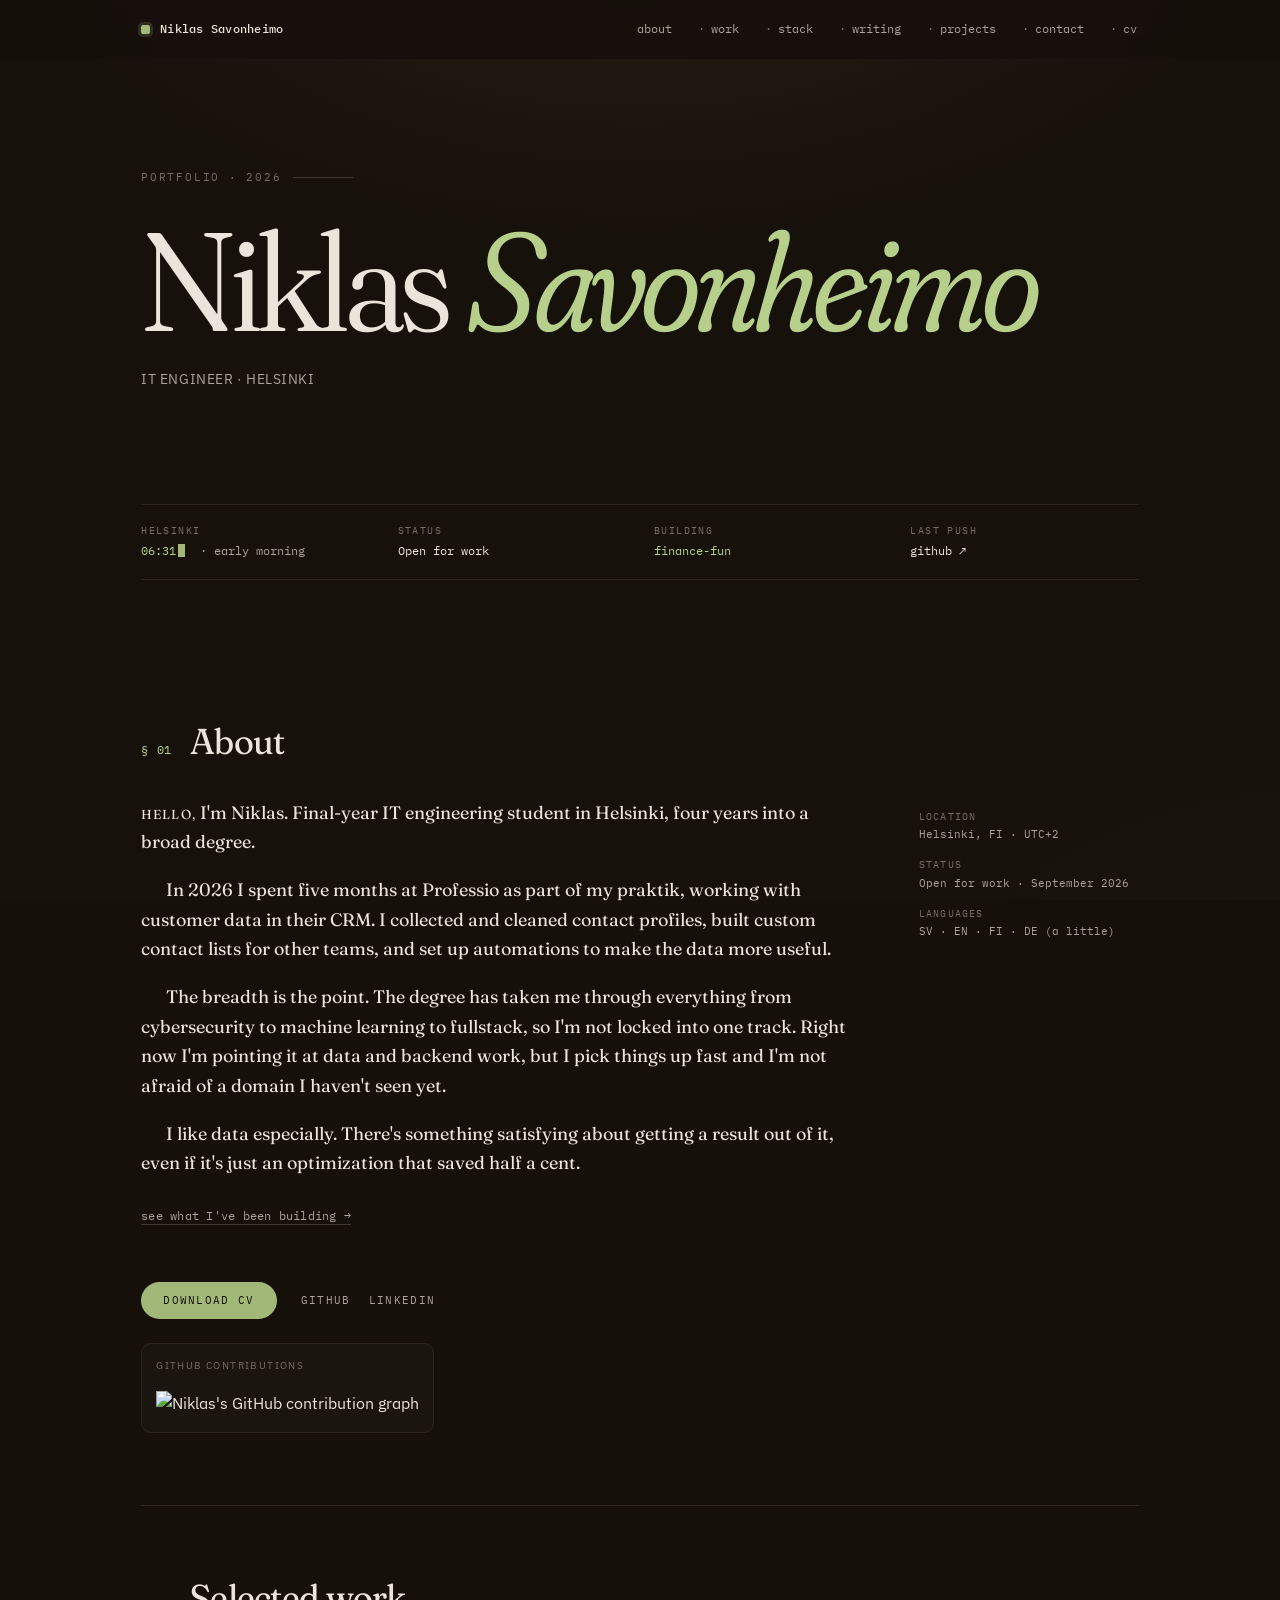
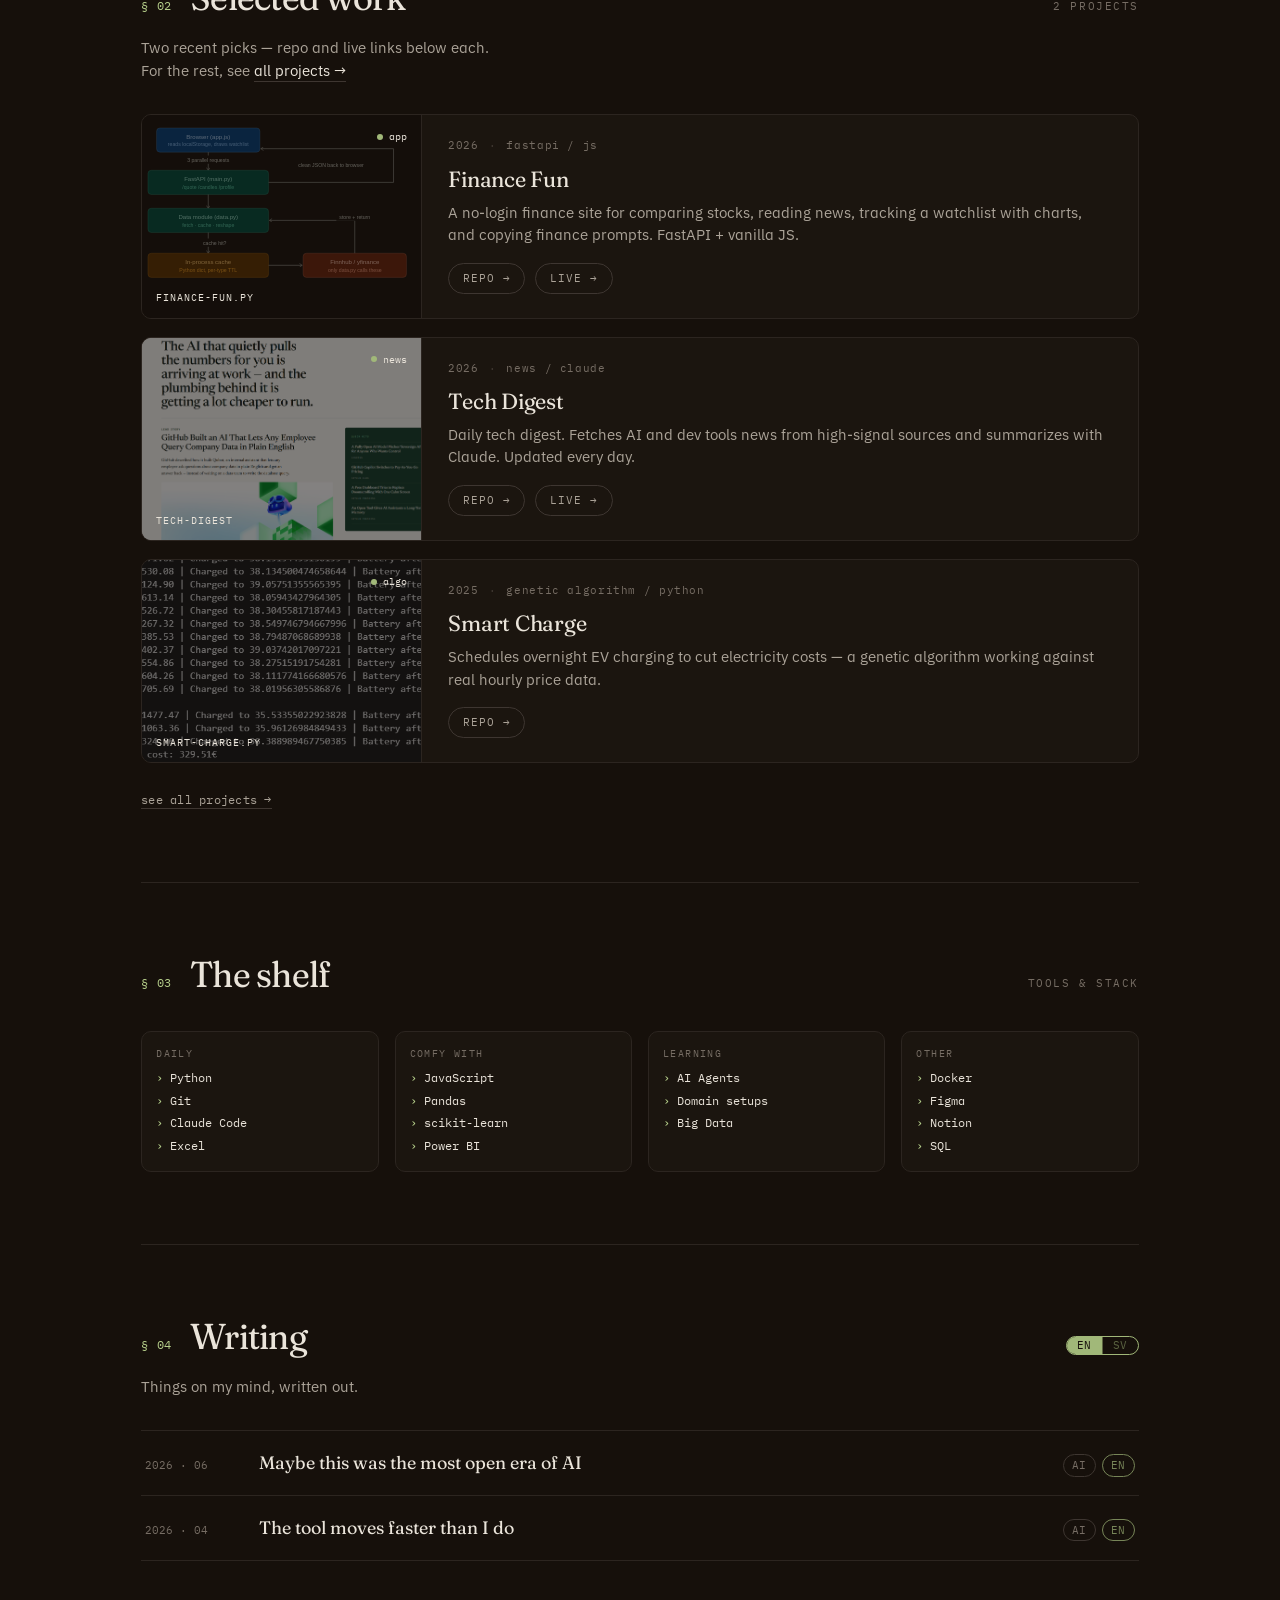
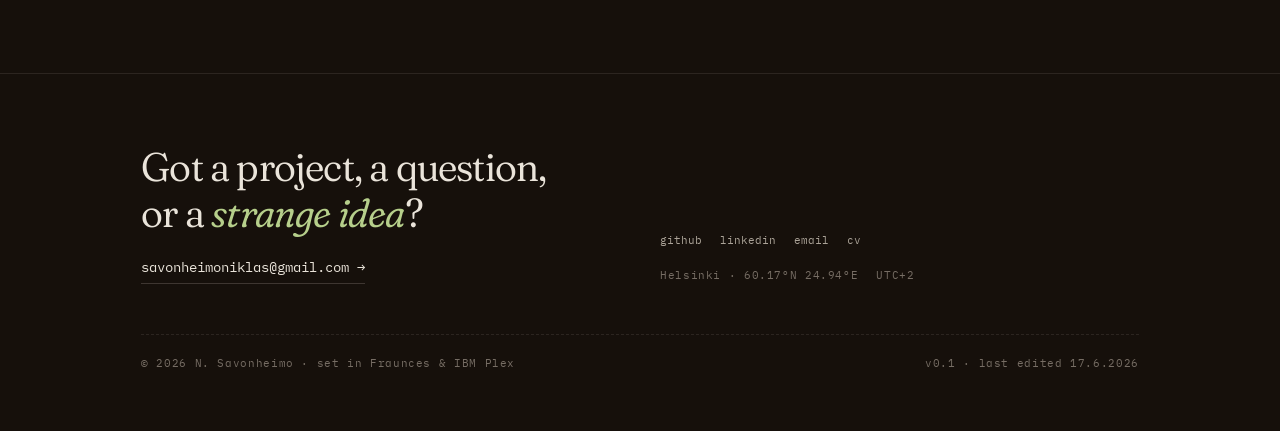
==== commit 6e04c63a: "Added tech-digest to selected work" ====
--- a/index.html
+++ b/index.html
@@ -167,6 +167,27 @@
             <div class="card-links">
               <a href="https://github.com/Nickeniklas/finance-fun" target="_blank" rel="noopener noreferrer">repo →</a>
               <a href="https://finance-fun.onrender.com" target="_blank" rel="noopener noreferrer">live →</a>
+            </div>
+          </div>
+        </div>
+
+        <!-- Tech Digest -->
+        <div class="card">
+          <div class="card-thumb">
+            <img class="card-thumb-img" src="img/tech-digest-thumbnail.png" alt="">
+            <div class="card-thumb-scrim" aria-hidden="true"></div>
+            <div class="card-thumb-marker">news</div>
+            <div class="card-thumb-label">TECH-DIGEST</div>
+          </div>
+          <div class="card-body">
+            <div class="card-meta">
+              <span>2026</span><span class="sep">·</span><span>news / claude</span>
+            </div>
+            <h3>Tech Digest</h3>
+            <p class="card-blurb">Daily tech digest. Fetches AI and dev tools news from high-signal sources and summarizes with Claude. Updated every day.</p>
+            <div class="card-links">
+              <a href="https://github.com/Nickeniklas/tech-digest" target="_blank" rel="noopener noreferrer">repo →</a>
+              <a href="https://nickeniklas.github.io/tech-digest/" target="_blank" rel="noopener noreferrer">live →</a>
             </div>
           </div>
         </div>
--- a/style.css
+++ b/style.css
@@ -903,6 +903,13 @@
   margin: 2em 0 0.5em;
   font-variation-settings: "SOFT" 40, "WONK" 1, "opsz" 36;
 }
+.post-sign {
+  font-family: var(--mono);
+  font-size: 14px;
+  color: var(--ink-mute);
+  text-indent: 0;
+  margin-top: 2.5em;
+}
 
 /* ── reduced motion ────────────────────────────────────── */
 @media (prefers-reduced-motion: reduce) {
